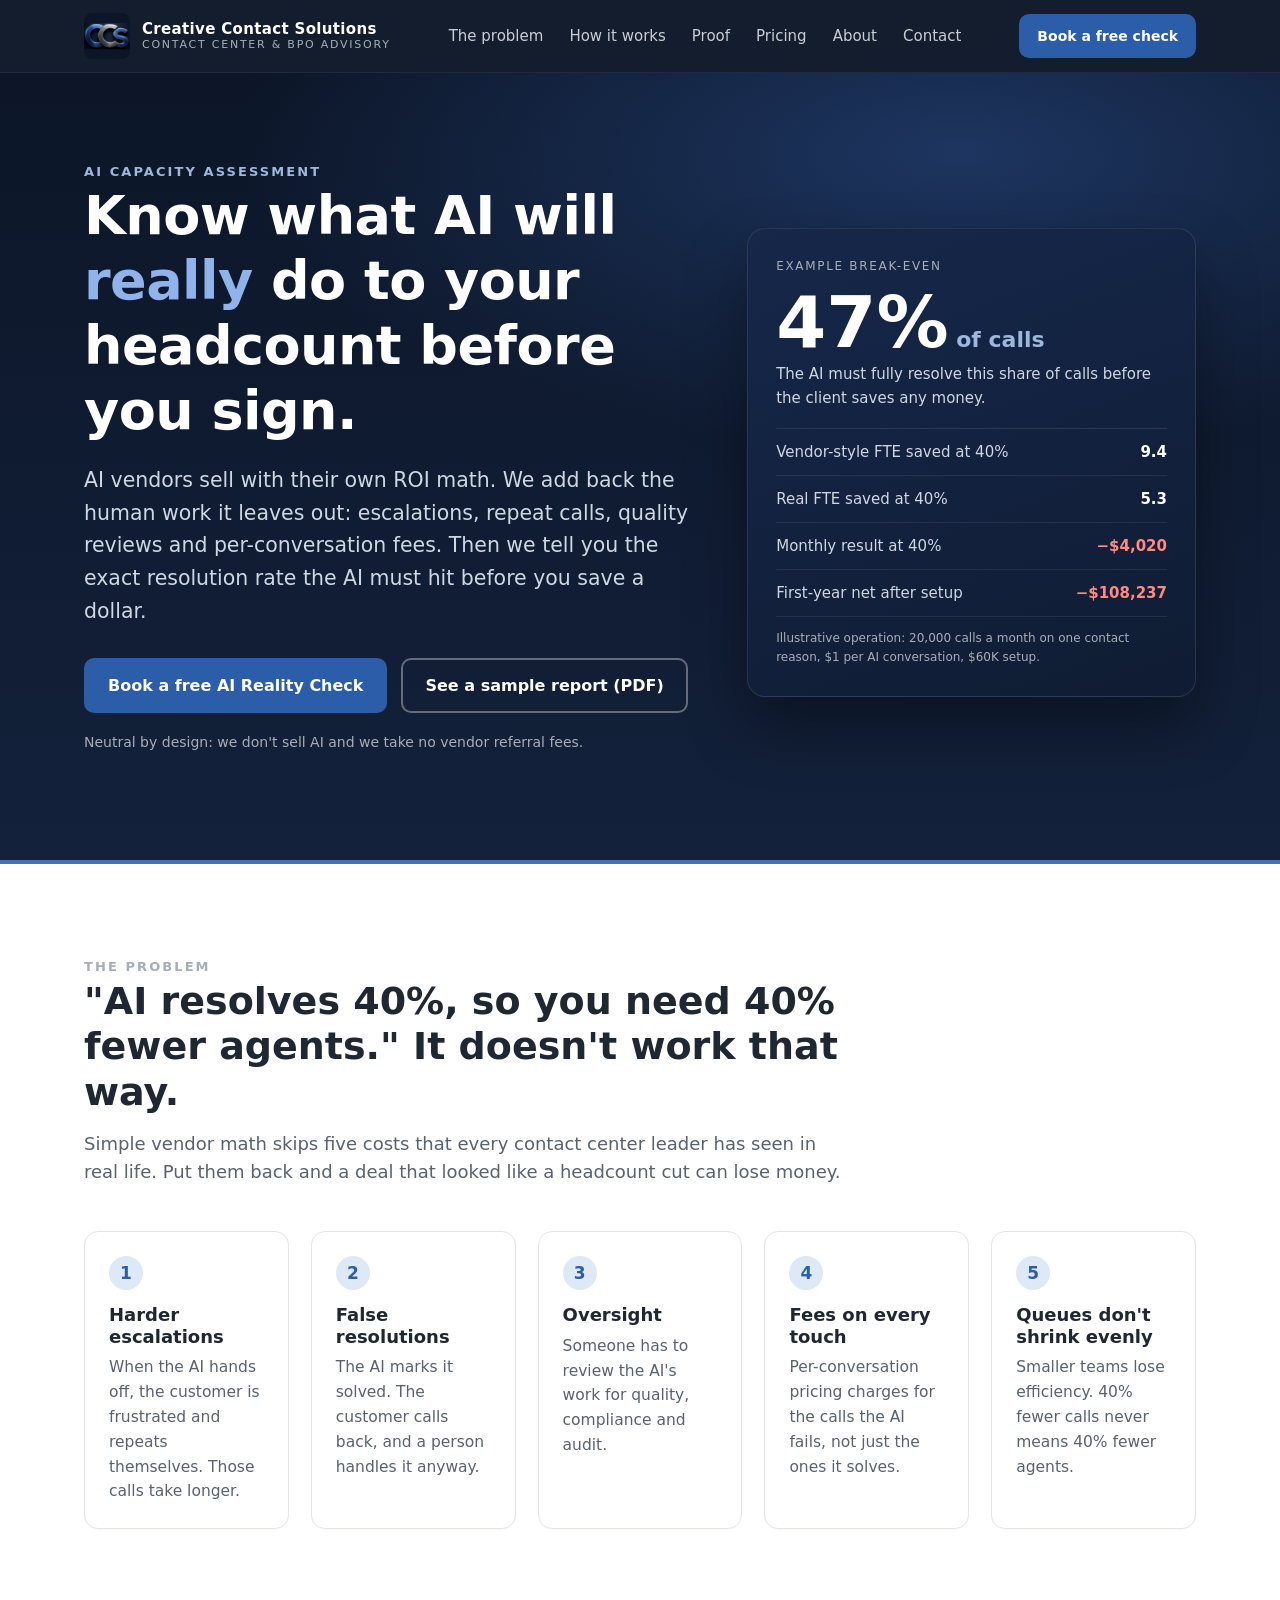
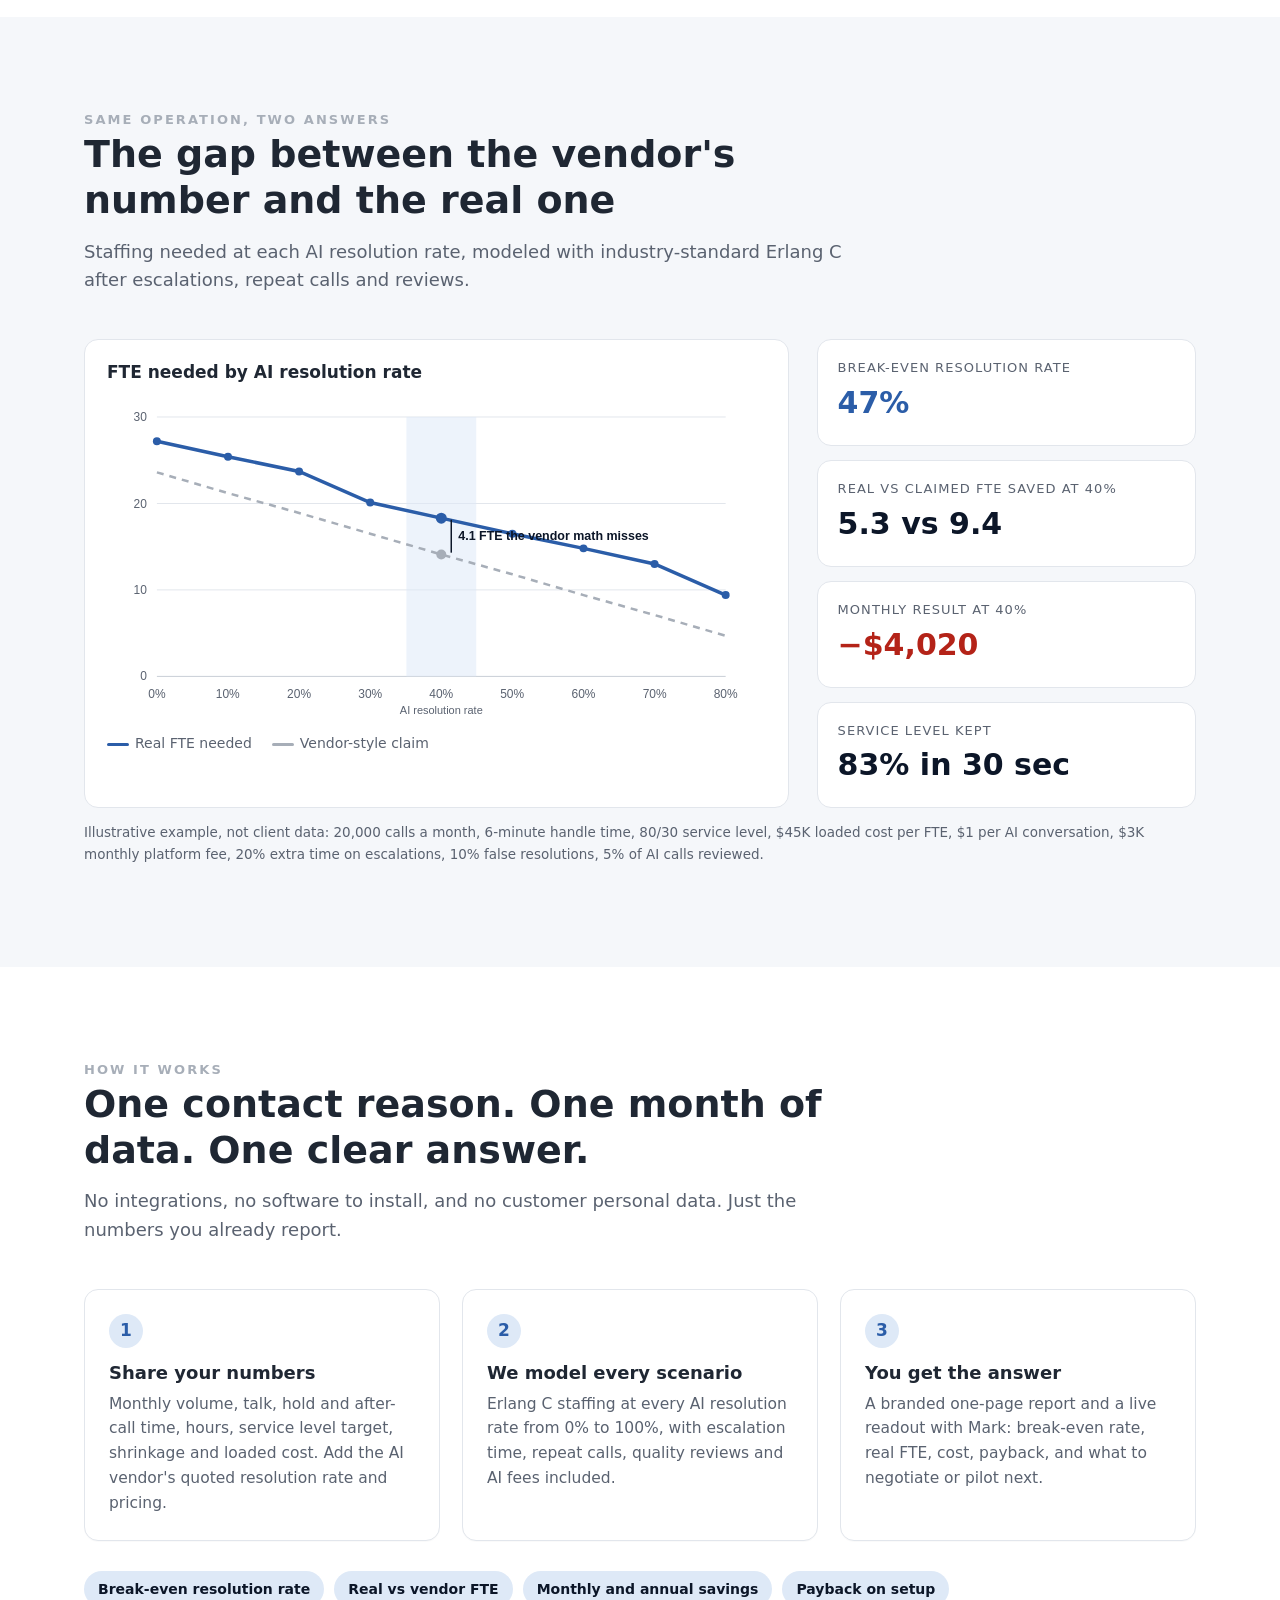
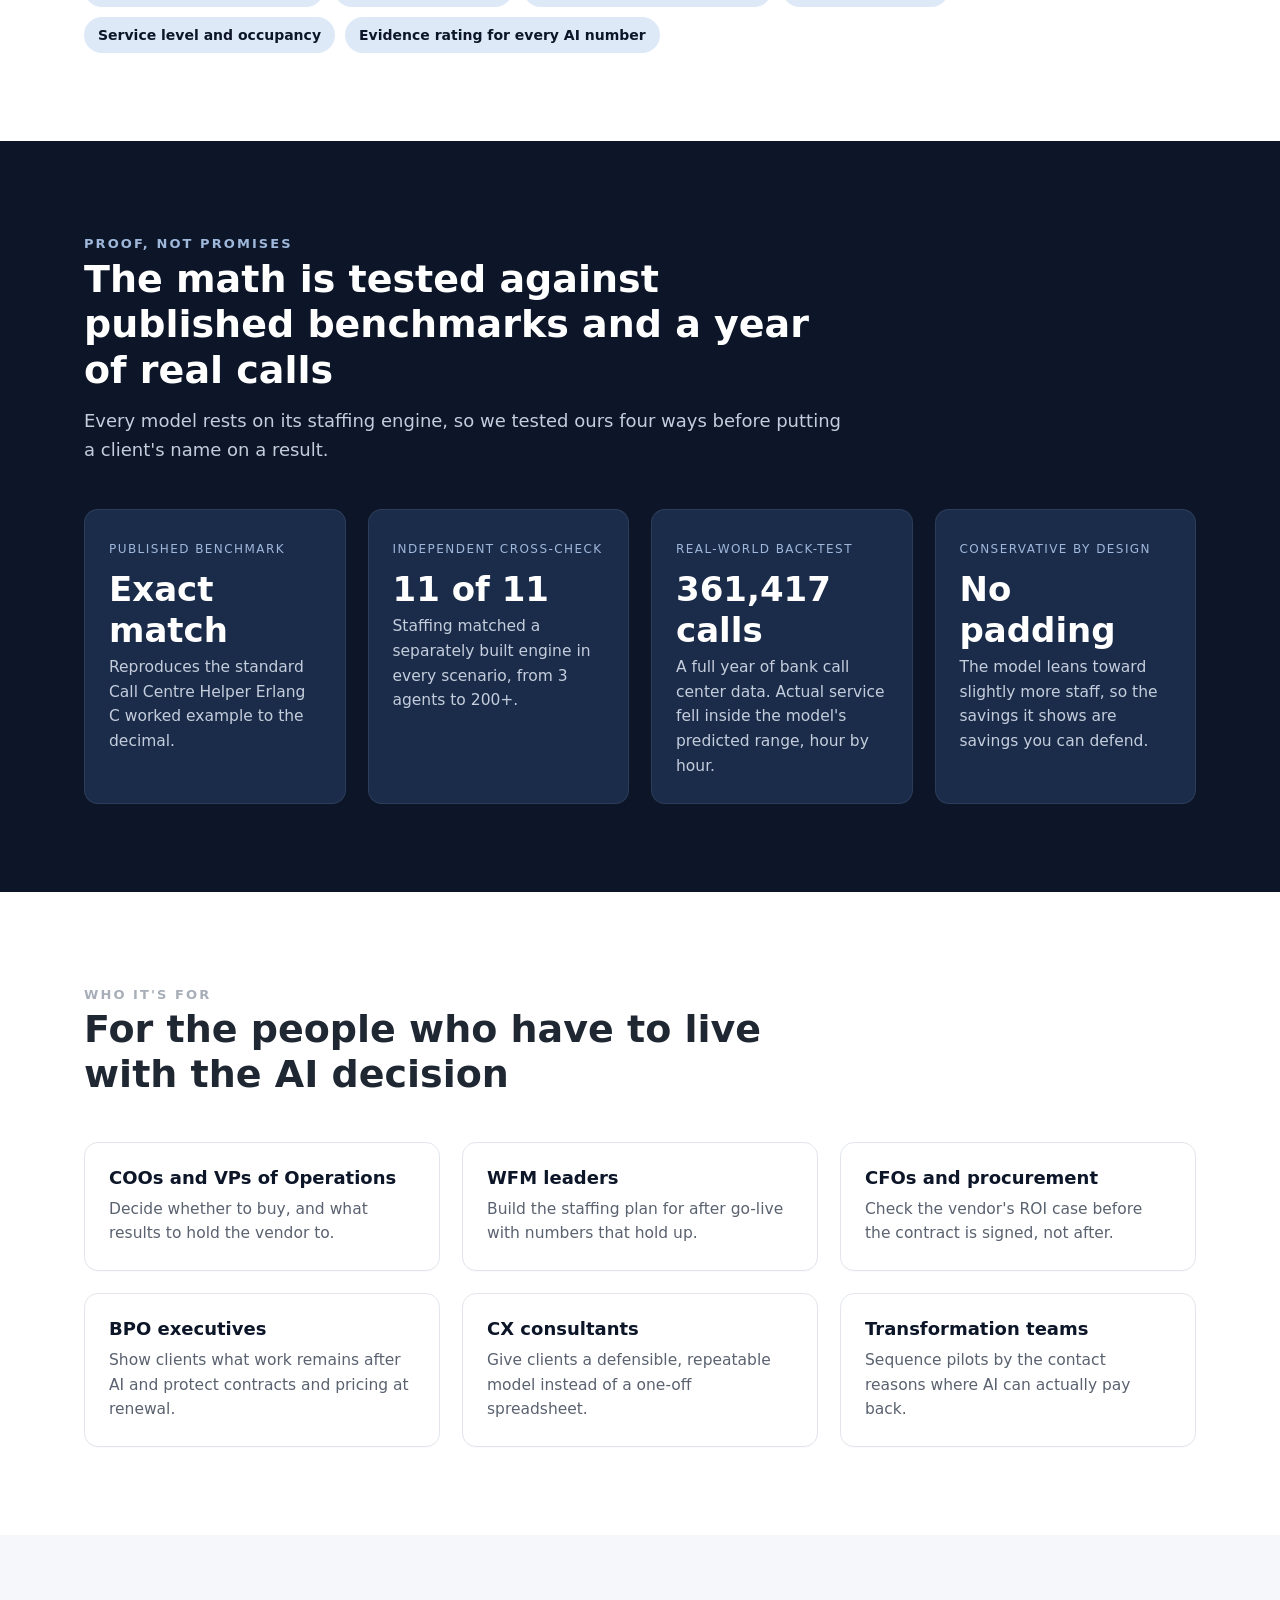
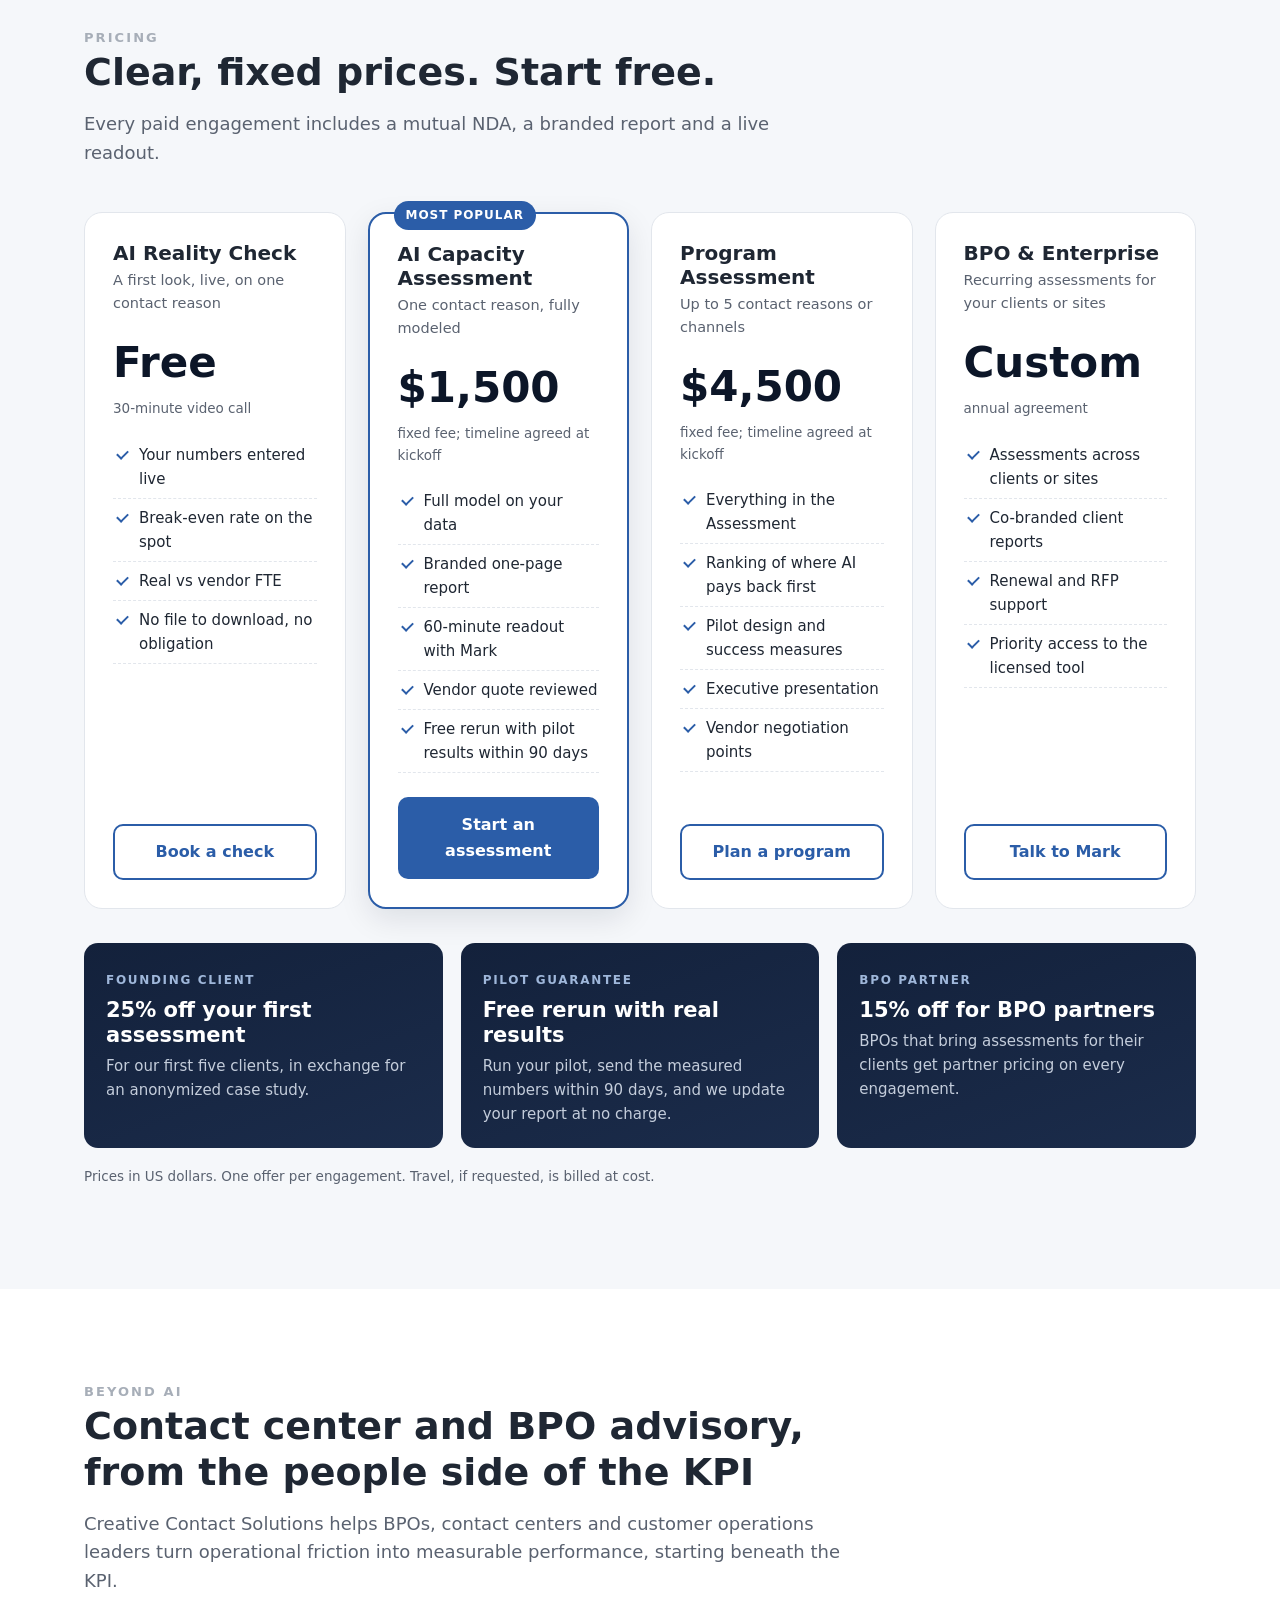
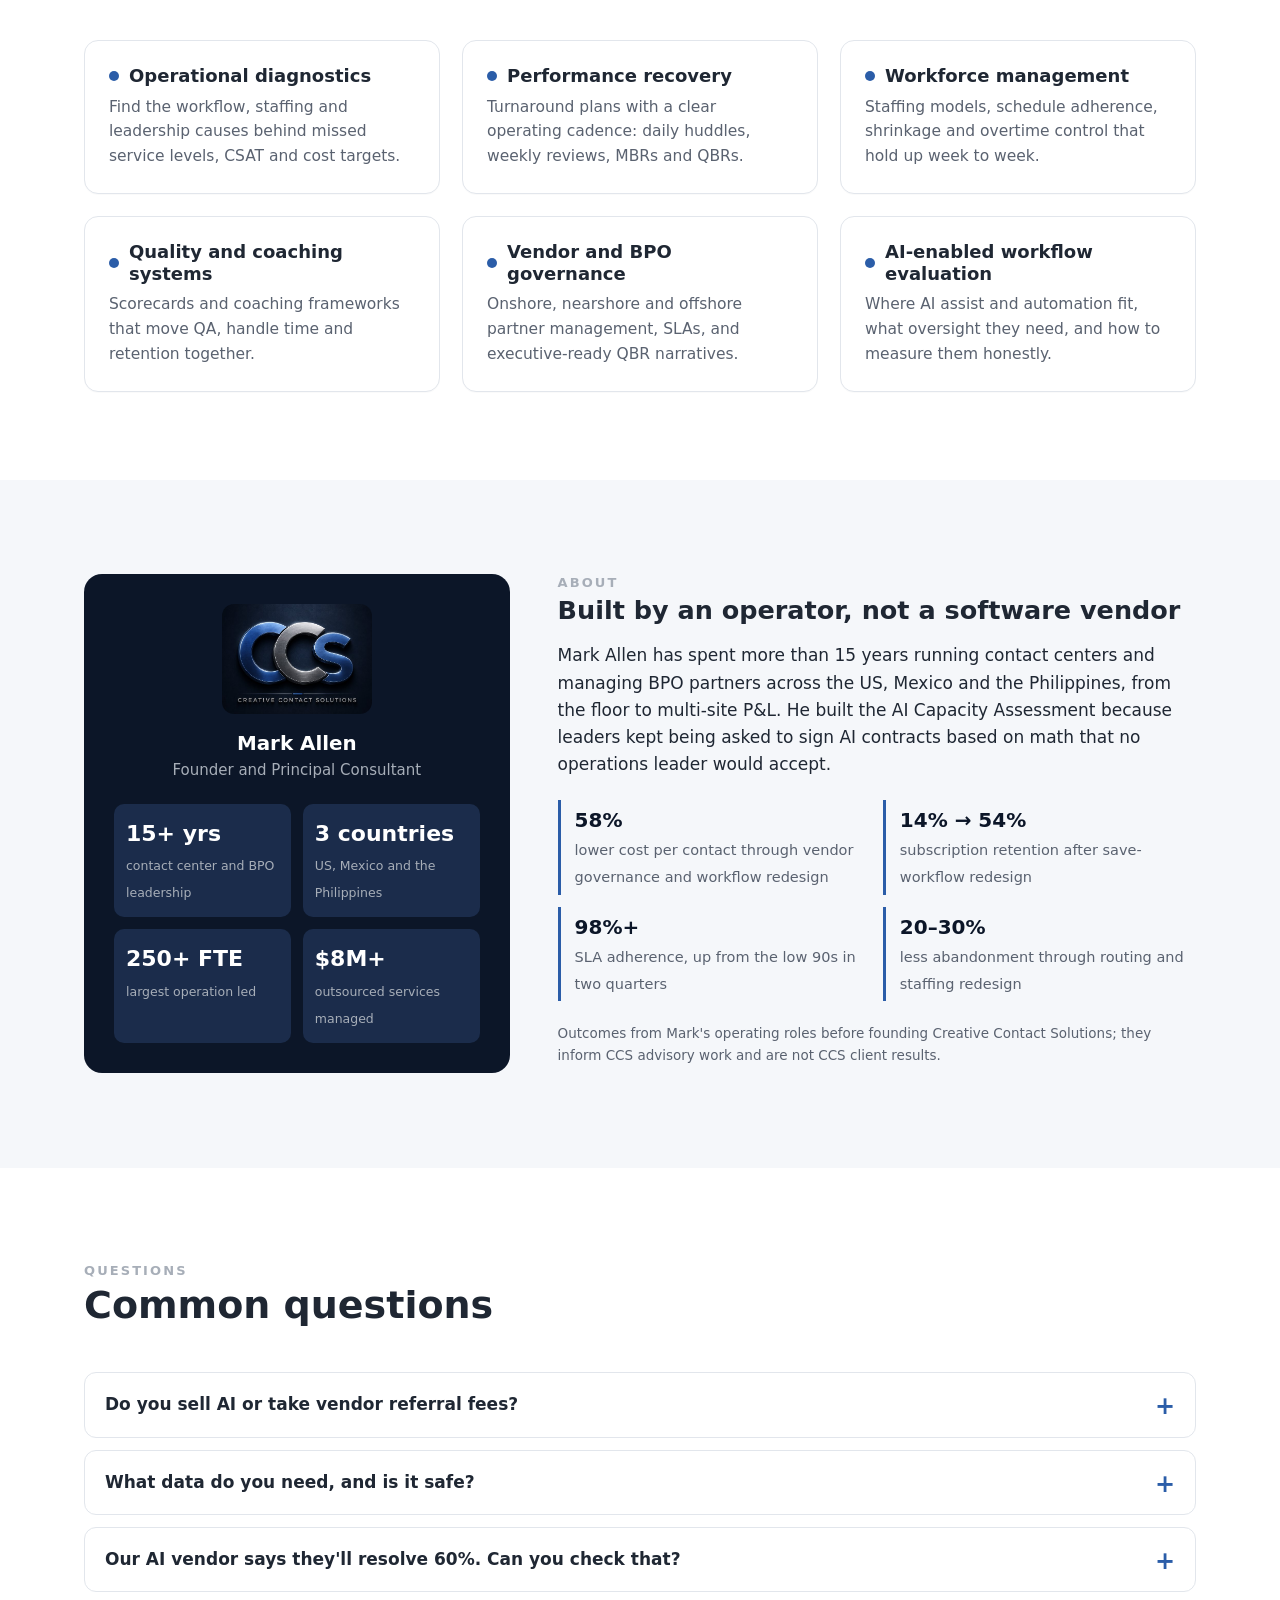
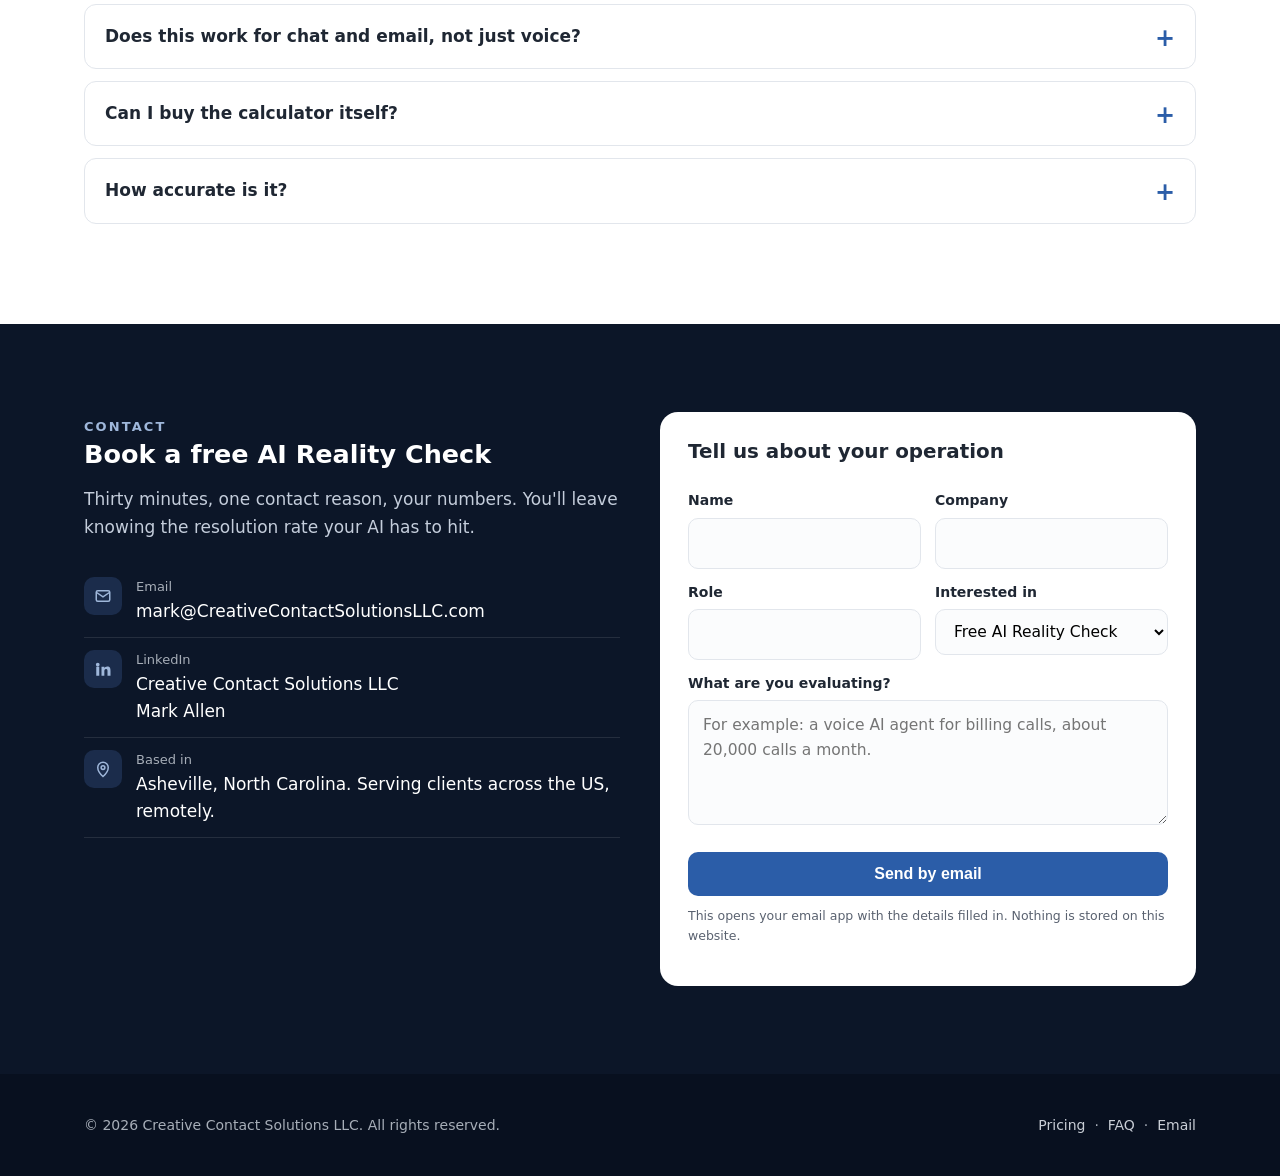
==== index.html @ caba3270 "Initial Site CCs Website" ====
<!doctype html>
<html lang="en">
<head>
<meta charset="utf-8">
<meta name="viewport" content="width=device-width, initial-scale=1">
<title>AI Capacity Assessment | Creative Contact Solutions</title>
<meta name="description" content="Know what AI will really do to your contact center headcount before you sign. Creative Contact Solutions models escalations, repeat calls, oversight and AI fees to find your break-even resolution rate.">
<link rel="canonical" href="https://creativecontactsolutionsllc.com/">
<meta property="og:type" content="website">
<meta property="og:title" content="AI Capacity Assessment | Creative Contact Solutions">
<meta property="og:description" content="The neutral, operator-built model that shows how good your AI must be before it saves a dollar.">
<meta property="og:url" content="https://creativecontactsolutionsllc.com/">
<meta property="og:image" content="https://creativecontactsolutionsllc.com/assets/img/ccs-logo.jpg">
<meta name="theme-color" content="#0c1628">
<link rel="icon" type="image/png" href="assets/img/favicon.png">
<link rel="apple-touch-icon" href="assets/img/apple-touch-icon.png">
<link rel="stylesheet" href="assets/css/site.css">
<script type="application/ld+json">
{"@context":"https://schema.org","@type":"ProfessionalService","name":"Creative Contact Solutions LLC","url":"https://creativecontactsolutionsllc.com/","logo":"https://creativecontactsolutionsllc.com/assets/img/ccs-logo.jpg","email":"mark@CreativeContactSolutionsLLC.com","areaServed":"US","address":{"@type":"PostalAddress","addressLocality":"Asheville","addressRegion":"NC","addressCountry":"US"},"founder":{"@type":"Person","name":"Mark Allen"},"sameAs":["https://www.linkedin.com/company/creative-contact-solutions-llc/"]}
</script>
</head>
<body>
<a class="skip" href="#main">Skip to content</a>

<header class="site-header">
  <div class="wrap nav">
    <a class="brand" href="#top" aria-label="Creative Contact Solutions home">
      <img src="assets/img/ccs-mark.png" alt="CCS logo" width="46" height="46">
      <span>Creative Contact Solutions<small>Contact center &amp; BPO advisory</small></span>
    </a>
    <button class="menu-btn" aria-expanded="false" aria-controls="menu">Menu</button>
    <ul id="menu">
      <li><a href="#problem">The problem</a></li>
      <li><a href="#how">How it works</a></li>
      <li><a href="#proof">Proof</a></li>
      <li><a href="#pricing">Pricing</a></li>
      <li><a href="#about">About</a></li>
      <li><a href="#contact">Contact</a></li>
    </ul>
    <a class="btn btn-primary btn-sm" href="#contact">Book a free check</a>
  </div>
</header>

<main id="main">
<!-- HERO -->
<section class="hero" id="top">
  <div class="wrap hero-grid">
    <div>
      <span class="eyebrow">AI Capacity Assessment</span>
      <h1>Know what AI will <em>really</em> do to your headcount before you sign.</h1>
      <p class="lead">AI vendors sell with their own ROI math. We add back the human work it leaves out: escalations, repeat calls, quality reviews and per-conversation fees. Then we tell you the exact resolution rate the AI must hit before you save a dollar.</p>
      <div class="actions">
        <a class="btn btn-primary" href="#contact">Book a free AI Reality Check</a>
        <a class="btn btn-ghost" href="assets/downloads/CCS-AI-Capacity-Assessment-Sample-Report.pdf" target="_blank" rel="noopener">See a sample report (PDF)</a>
      </div>
      <p class="hero-note">Neutral by design: we don't sell AI and we take no vendor referral fees.</p>
    </div>
    <aside class="be-card" aria-label="Example result">
      <div class="label">Example break-even</div>
      <div class="big">47%<small> of calls</small></div>
      <p>The AI must fully resolve this share of calls before the client saves any money.</p>
      <div class="be-rows">
        <div class="be-row"><span>Vendor-style FTE saved at 40%</span><b>9.4</b></div>
        <div class="be-row"><span>Real FTE saved at 40%</span><b>5.3</b></div>
        <div class="be-row"><span>Monthly result at 40%</span><b class="neg">&minus;$4,020</b></div>
        <div class="be-row"><span>First-year net after setup</span><b class="neg">&minus;$108,237</b></div>
      </div>
      <div class="be-foot">Illustrative operation: 20,000 calls a month on one contact reason, $1 per AI conversation, $60K setup.</div>
    </aside>
  </div>
</section>

<!-- PROBLEM -->
<section id="problem">
  <div class="wrap">
    <div class="section-head">
      <span class="eyebrow">The problem</span>
      <h2>"AI resolves 40%, so you need 40% fewer agents." It doesn't work that way.</h2>
      <p>Simple vendor math skips five costs that every contact center leader has seen in real life. Put them back and a deal that looked like a headcount cut can lose money.</p>
    </div>
    <div class="grid g5">
      <div class="card"><div class="num">1</div><h3>Harder escalations</h3><p>When the AI hands off, the customer is frustrated and repeats themselves. Those calls take longer.</p></div>
      <div class="card"><div class="num">2</div><h3>False resolutions</h3><p>The AI marks it solved. The customer calls back, and a person handles it anyway.</p></div>
      <div class="card"><div class="num">3</div><h3>Oversight</h3><p>Someone has to review the AI's work for quality, compliance and audit.</p></div>
      <div class="card"><div class="num">4</div><h3>Fees on every touch</h3><p>Per-conversation pricing charges for the calls the AI fails, not just the ones it solves.</p></div>
      <div class="card"><div class="num">5</div><h3>Queues don't shrink evenly</h3><p>Smaller teams lose efficiency. 40% fewer calls never means 40% fewer agents.</p></div>
    </div>
  </div>
</section>

<!-- EXAMPLE -->
<section class="alt" id="example">
  <div class="wrap">
    <div class="section-head">
      <span class="eyebrow">Same operation, two answers</span>
      <h2>The gap between the vendor's number and the real one</h2>
      <p>Staffing needed at each AI resolution rate, modeled with industry-standard Erlang C after escalations, repeat calls and reviews.</p>
    </div>
    <div class="example">
      <div class="chart-card">
        <h3>FTE needed by AI resolution rate</h3>
        <svg viewBox="0 0 660 320" role="img" aria-label="Line chart: real FTE needed stays well above the vendor-style claim at every AI resolution rate" style="width:100%;height:auto">
          <g font-family="Segoe UI, Arial, sans-serif" font-size="12" fill="#5a6270">
            <line x1="50" y1="280" x2="620" y2="280" stroke="#c9ced6"/>
            <line x1="50" y1="193.3" x2="620" y2="193.3" stroke="#e2e6ec"/>
            <line x1="50" y1="106.7" x2="620" y2="106.7" stroke="#e2e6ec"/>
            <line x1="50" y1="20" x2="620" y2="20" stroke="#e2e6ec"/>
            <text x="40" y="284" text-anchor="end">0</text><text x="40" y="197" text-anchor="end">10</text><text x="40" y="111" text-anchor="end">20</text><text x="40" y="24" text-anchor="end">30</text>
            <text x="50" y="302" text-anchor="middle">0%</text><text x="121" y="302" text-anchor="middle">10%</text><text x="192.5" y="302" text-anchor="middle">20%</text><text x="263.8" y="302" text-anchor="middle">30%</text><text x="335" y="302" text-anchor="middle">40%</text><text x="406" y="302" text-anchor="middle">50%</text><text x="477.5" y="302" text-anchor="middle">60%</text><text x="548.8" y="302" text-anchor="middle">70%</text><text x="620" y="302" text-anchor="middle">80%</text>
            <text x="335" y="318" text-anchor="middle" font-size="11">AI resolution rate</text>
          </g>
          <rect x="300" y="20" width="70" height="260" fill="#dee9f7" opacity=".55"/>
          <polyline fill="none" stroke="#a7aeb8" stroke-width="2.5" stroke-dasharray="7 6" points="50,75.5 121.25,96.3 192.5,116.2 263.75,137 335,157.8 406.25,177.7 477.5,198.5 548.75,218.5 620,239.3"/>
          <polyline fill="none" stroke="#2b5da8" stroke-width="3.5" points="50,44.3 121.25,59.9 192.5,74.6 263.75,105.8 335,121.4 406.25,137 477.5,151.7 548.75,167.3 620,198.5"/>
          <g fill="#2b5da8"><circle cx="50" cy="44.3" r="4"/><circle cx="121.25" cy="59.9" r="4"/><circle cx="192.5" cy="74.6" r="4"/><circle cx="263.75" cy="105.8" r="4"/><circle cx="335" cy="121.4" r="5.5"/><circle cx="406.25" cy="137" r="4"/><circle cx="477.5" cy="151.7" r="4"/><circle cx="548.75" cy="167.3" r="4"/><circle cx="620" cy="198.5" r="4"/></g>
          <g fill="#a7aeb8"><circle cx="335" cy="157.8" r="5"/></g>
          <line x1="345" y1="123" x2="345" y2="156" stroke="#0c1628" stroke-width="1.5"/>
          <text x="352" y="143" font-family="Segoe UI, Arial, sans-serif" font-size="12.5" font-weight="700" fill="#0c1628">4.1 FTE the vendor math misses</text>
        </svg>
        <div class="legend"><span><i style="background:#2b5da8"></i>Real FTE needed</span><span><i style="background:#a7aeb8"></i>Vendor-style claim</span></div>
      </div>
      <div class="stat-stack">
        <div class="stat"><div class="k">Break-even resolution rate</div><div class="v blue">47%</div></div>
        <div class="stat"><div class="k">Real vs claimed FTE saved at 40%</div><div class="v">5.3 vs 9.4</div></div>
        <div class="stat"><div class="k">Monthly result at 40%</div><div class="v neg">&minus;$4,020</div></div>
        <div class="stat"><div class="k">Service level kept</div><div class="v">83% in 30 sec</div></div>
      </div>
    </div>
    <p class="fine">Illustrative example, not client data: 20,000 calls a month, 6-minute handle time, 80/30 service level, $45K loaded cost per FTE, $1 per AI conversation, $3K monthly platform fee, 20% extra time on escalations, 10% false resolutions, 5% of AI calls reviewed.</p>
  </div>
</section>

<!-- HOW -->
<section id="how">
  <div class="wrap">
    <div class="section-head">
      <span class="eyebrow">How it works</span>
      <h2>One contact reason. One month of data. One clear answer.</h2>
      <p>No integrations, no software to install, and no customer personal data. Just the numbers you already report.</p>
    </div>
    <div class="grid g3 steps">
      <div class="card"><div class="num">1</div><h3>Share your numbers</h3><p>Monthly volume, talk, hold and after-call time, hours, service level target, shrinkage and loaded cost. Add the AI vendor's quoted resolution rate and pricing.</p></div>
      <div class="card"><div class="num">2</div><h3>We model every scenario</h3><p>Erlang C staffing at every AI resolution rate from 0% to 100%, with escalation time, repeat calls, quality reviews and AI fees included.</p></div>
      <div class="card"><div class="num">3</div><h3>You get the answer</h3><p>A branded one-page report and a live readout with Mark: break-even rate, real FTE, cost, payback, and what to negotiate or pilot next.</p></div>
    </div>
    <div class="deliver">
      <span class="chip">Break-even resolution rate</span><span class="chip">Real vs vendor FTE</span><span class="chip">Monthly and annual savings</span><span class="chip">Payback on setup</span><span class="chip">Service level and occupancy</span><span class="chip">Evidence rating for every AI number</span>
    </div>
  </div>
</section>

<!-- PROOF -->
<section class="dark proof" id="proof">
  <div class="wrap">
    <div class="section-head">
      <span class="eyebrow" style="color:#9fb7da">Proof, not promises</span>
      <h2>The math is tested against published benchmarks and a year of real calls</h2>
      <p>Every model rests on its staffing engine, so we tested ours four ways before putting a client's name on a result.</p>
    </div>
    <div class="grid g4">
      <div class="card"><span class="tag">Published benchmark</span><h3>Exact match</h3><p>Reproduces the standard Call Centre Helper Erlang C worked example to the decimal.</p></div>
      <div class="card"><span class="tag">Independent cross-check</span><h3>11 of 11</h3><p>Staffing matched a separately built engine in every scenario, from 3 agents to 200+.</p></div>
      <div class="card"><span class="tag">Real-world back-test</span><h3>361,417 calls</h3><p>A full year of bank call center data. Actual service fell inside the model's predicted range, hour by hour.</p></div>
      <div class="card"><span class="tag">Conservative by design</span><h3>No padding</h3><p>The model leans toward slightly more staff, so the savings it shows are savings you can defend.</p></div>
    </div>
  </div>
</section>

<!-- WHO -->
<section class="who" id="who">
  <div class="wrap">
    <div class="section-head">
      <span class="eyebrow">Who it's for</span>
      <h2>For the people who have to live with the AI decision</h2>
    </div>
    <div class="grid g3">
      <div class="card"><h3>COOs and VPs of Operations</h3><p>Decide whether to buy, and what results to hold the vendor to.</p></div>
      <div class="card"><h3>WFM leaders</h3><p>Build the staffing plan for after go-live with numbers that hold up.</p></div>
      <div class="card"><h3>CFOs and procurement</h3><p>Check the vendor's ROI case before the contract is signed, not after.</p></div>
      <div class="card"><h3>BPO executives</h3><p>Show clients what work remains after AI and protect contracts and pricing at renewal.</p></div>
      <div class="card"><h3>CX consultants</h3><p>Give clients a defensible, repeatable model instead of a one-off spreadsheet.</p></div>
      <div class="card"><h3>Transformation teams</h3><p>Sequence pilots by the contact reasons where AI can actually pay back.</p></div>
    </div>
  </div>
</section>

<!-- PRICING (DRAFT: confirm all prices and offers with Mark before publishing) -->
<section class="alt" id="pricing">
  <div class="wrap">
    <div class="section-head">
      <span class="eyebrow">Pricing</span>
      <h2>Clear, fixed prices. Start free.</h2>
      <p>Every paid engagement includes a mutual NDA, a branded report and a live readout.</p>
    </div>
    <div class="grid g4 pricing">
      <div class="price">
        <h3>AI Reality Check</h3>
        <div class="for">A first look, live, on one contact reason</div>
        <div class="amount">Free</div>
        <div class="amount-note">30-minute video call</div>
        <ul><li>Your numbers entered live</li><li>Break-even rate on the spot</li><li>Real vs vendor FTE</li><li>No file to download, no obligation</li></ul>
        <a class="btn btn-outline" href="#contact">Book a check</a>
      </div>
      <div class="price featured">
        <span class="badge">Most popular</span>
        <h3>AI Capacity Assessment</h3>
        <div class="for">One contact reason, fully modeled</div>
        <div class="amount">$1,500</div>
        <div class="amount-note">fixed fee; timeline agreed at kickoff</div>
        <ul><li>Full model on your data</li><li>Branded one-page report</li><li>60-minute readout with Mark</li><li>Vendor quote reviewed</li><li>Free rerun with pilot results within 90 days</li></ul>
        <a class="btn btn-primary" href="#contact">Start an assessment</a>
      </div>
      <div class="price">
        <h3>Program Assessment</h3>
        <div class="for">Up to 5 contact reasons or channels</div>
        <div class="amount">$4,500</div>
        <div class="amount-note">fixed fee; timeline agreed at kickoff</div>
        <ul><li>Everything in the Assessment</li><li>Ranking of where AI pays back first</li><li>Pilot design and success measures</li><li>Executive presentation</li><li>Vendor negotiation points</li></ul>
        <a class="btn btn-outline" href="#contact">Plan a program</a>
      </div>
      <div class="price">
        <h3>BPO &amp; Enterprise</h3>
        <div class="for">Recurring assessments for your clients or sites</div>
        <div class="amount">Custom</div>
        <div class="amount-note">annual agreement</div>
        <ul><li>Assessments across clients or sites</li><li>Co-branded client reports</li><li>Renewal and RFP support</li><li>Priority access to the licensed tool</li></ul>
        <a class="btn btn-outline" href="#contact">Talk to Mark</a>
      </div>
    </div>

    <div class="offers">
      <div class="offer"><span class="tag">Founding client</span><h3>25% off your first assessment</h3><p>For our first five clients, in exchange for an anonymized case study.</p></div>
      <div class="offer"><span class="tag">Pilot guarantee</span><h3>Free rerun with real results</h3><p>Run your pilot, send the measured numbers within 90 days, and we update your report at no charge.</p></div>
      <div class="offer"><span class="tag">BPO partner</span><h3>15% off for BPO partners</h3><p>BPOs that bring assessments for their clients get partner pricing on every engagement.</p></div>
    </div>
    <p class="price-fine">Prices in US dollars. One offer per engagement. Travel, if requested, is billed at cost.</p>
  </div>
</section>

<!-- SERVICES -->
<section id="services" class="svc">
  <div class="wrap">
    <div class="section-head">
      <span class="eyebrow">Beyond AI</span>
      <h2>Contact center and BPO advisory, from the people side of the KPI</h2>
      <p>Creative Contact Solutions helps BPOs, contact centers and customer operations leaders turn operational friction into measurable performance, starting beneath the KPI.</p>
    </div>
    <div class="grid g3">
      <div class="card"><h3><span class="dot"></span>Operational diagnostics</h3><p>Find the workflow, staffing and leadership causes behind missed service levels, CSAT and cost targets.</p></div>
      <div class="card"><h3><span class="dot"></span>Performance recovery</h3><p>Turnaround plans with a clear operating cadence: daily huddles, weekly reviews, MBRs and QBRs.</p></div>
      <div class="card"><h3><span class="dot"></span>Workforce management</h3><p>Staffing models, schedule adherence, shrinkage and overtime control that hold up week to week.</p></div>
      <div class="card"><h3><span class="dot"></span>Quality and coaching systems</h3><p>Scorecards and coaching frameworks that move QA, handle time and retention together.</p></div>
      <div class="card"><h3><span class="dot"></span>Vendor and BPO governance</h3><p>Onshore, nearshore and offshore partner management, SLAs, and executive-ready QBR narratives.</p></div>
      <div class="card"><h3><span class="dot"></span>AI-enabled workflow evaluation</h3><p>Where AI assist and automation fit, what oversight they need, and how to measure them honestly.</p></div>
    </div>
  </div>
</section>

<!-- ABOUT -->
<section class="alt" id="about">
  <div class="wrap about">
    <div class="about-card">
      <img src="assets/img/ccs-logo.jpg" alt="Creative Contact Solutions logo" width="150">
      <h3>Mark Allen</h3>
      <p>Founder and Principal Consultant</p>
      <div class="facts">
        <div><b>15+ yrs</b><span>contact center and BPO leadership</span></div>
        <div><b>3 countries</b><span>US, Mexico and the Philippines</span></div>
        <div><b>250+ FTE</b><span>largest operation led</span></div>
        <div><b>$8M+</b><span>outsourced services managed</span></div>
      </div>
    </div>
    <div>
      <span class="eyebrow">About</span>
      <h2>Built by an operator, not a software vendor</h2>
      <p>Mark Allen has spent more than 15 years running contact centers and managing BPO partners across the US, Mexico and the Philippines, from the floor to multi-site P&amp;L. He built the AI Capacity Assessment because leaders kept being asked to sign AI contracts based on math that no operations leader would accept.</p>
      <div class="outcomes">
        <div class="outcome"><b>58%</b><span>lower cost per contact through vendor governance and workflow redesign</span></div>
        <div class="outcome"><b>14% &rarr; 54%</b><span>subscription retention after save-workflow redesign</span></div>
        <div class="outcome"><b>98%+</b><span>SLA adherence, up from the low 90s in two quarters</span></div>
        <div class="outcome"><b>20&ndash;30%</b><span>less abandonment through routing and staffing redesign</span></div>
      </div>
      <p class="fine">Outcomes from Mark's operating roles before founding Creative Contact Solutions; they inform CCS advisory work and are not CCS client results.</p>
    </div>
  </div>
</section>

<!-- FAQ -->
<section class="faq" id="faq">
  <div class="wrap">
    <div class="section-head"><span class="eyebrow">Questions</span><h2>Common questions</h2></div>
    <details><summary>Do you sell AI or take vendor referral fees?</summary><p>No. The assessment is only useful if it's neutral, so we don't resell AI products and we don't accept referral fees from vendors.</p></details>
    <details><summary>What data do you need, and is it safe?</summary><p>Only operating totals you already report: volumes, handle times, hours, service targets, shrinkage and cost per FTE, plus the vendor's quote. No customer personal data. Every paid engagement starts with a mutual NDA.</p></details>
    <details><summary>Our AI vendor says they'll resolve 60%. Can you check that?</summary><p>Yes. We show what 60% would really mean for staffing and cost, what it takes to break even, and which assumptions the vendor's number depends on, so you know what to put in the contract and test in a pilot.</p></details>
    <details><summary>Does this work for chat and email, not just voice?</summary><p>The current model covers voice queues in depth. Chat and email are modeled on request as part of a Program Assessment.</p></details>
    <details><summary>Can I buy the calculator itself?</summary><p>A licensed version for internal teams and BPOs is planned. Ask about early access when you contact us.</p></details>
    <details><summary>How accurate is it?</summary><p>The staffing engine matches published benchmarks exactly and was back-tested on 361,417 real calls. AI results are only as good as the AI assumptions, which is why every number is tagged as an estimate, vendor claim, pilot result or measurement, and why we offer a free rerun with pilot results.</p></details>
  </div>
</section>

<!-- CONTACT -->
<section class="dark" id="contact">
  <div class="wrap contact">
    <div>
      <span class="eyebrow" style="color:#9fb7da">Contact</span>
      <h2>Book a free AI Reality Check</h2>
      <p style="color:#c4cddb">Thirty minutes, one contact reason, your numbers. You'll leave knowing the resolution rate your AI has to hit.</p>
      <ul class="contact-list">
        <li><span class="ic" aria-hidden="true"><svg width="18" height="18" viewBox="0 0 24 24" fill="none" stroke="#9fb7da" stroke-width="2"><rect x="3" y="5" width="18" height="14" rx="2"/><path d="m3 7 9 6 9-6"/></svg></span><div><small>Email</small><a href="mailto:mark@CreativeContactSolutionsLLC.com">mark@CreativeContactSolutionsLLC.com</a></div></li>
        <li><span class="ic" aria-hidden="true"><svg width="18" height="18" viewBox="0 0 24 24" fill="#9fb7da"><path d="M4.98 3.5a2.5 2.5 0 1 1 0 5 2.5 2.5 0 0 1 0-5zM3 9h4v12H3zM10 9h3.8v1.7h.05c.53-1 1.83-2.05 3.77-2.05C21.6 8.65 22 11.2 22 14.5V21h-4v-5.8c0-1.4 0-3.2-1.95-3.2S13.8 13.5 13.8 15.1V21H10z"/></svg></span><div><small>LinkedIn</small><a href="https://www.linkedin.com/company/creative-contact-solutions-llc/" target="_blank" rel="noopener">Creative Contact Solutions LLC</a><br><a href="https://www.linkedin.com/in/mark-allen-549b4161" target="_blank" rel="noopener">Mark Allen</a></div></li>
        <li><span class="ic" aria-hidden="true"><svg width="18" height="18" viewBox="0 0 24 24" fill="none" stroke="#9fb7da" stroke-width="2"><path d="M12 22s7-6.2 7-12a7 7 0 1 0-14 0c0 5.8 7 12 7 12z"/><circle cx="12" cy="10" r="2.5"/></svg></span><div><small>Based in</small>Asheville, North Carolina. Serving clients across the US, remotely.</div></li>
      </ul>
    </div>
    <form class="cform" id="cform" novalidate>
      <h3 style="margin-top:0">Tell us about your operation</h3>
      <div class="row">
        <div><label for="f-name">Name</label><input id="f-name" name="name" autocomplete="name" required></div>
        <div><label for="f-company">Company</label><input id="f-company" name="company" autocomplete="organization"></div>
      </div>
      <div class="row">
        <div><label for="f-role">Role</label><input id="f-role" name="role" autocomplete="organization-title"></div>
        <div><label for="f-interest">Interested in</label>
          <select id="f-interest" name="interest"><option>Free AI Reality Check</option><option>AI Capacity Assessment</option><option>Program Assessment</option><option>BPO &amp; Enterprise</option><option>Contact center advisory</option></select></div>
      </div>
      <label for="f-msg">What are you evaluating?</label>
      <textarea id="f-msg" name="message" rows="4" placeholder="For example: a voice AI agent for billing calls, about 20,000 calls a month."></textarea>
      <button class="btn btn-primary" type="submit">Send by email</button>
      <p class="note">This opens your email app with the details filled in. Nothing is stored on this website.</p>
    </form>
  </div>
</section>
</main>

<footer class="site-footer">
  <div class="wrap foot">
    <div>&copy; <span id="yr">2026</span> Creative Contact Solutions LLC. All rights reserved.</div>
    <div><a href="#pricing">Pricing</a> &nbsp;&middot;&nbsp; <a href="#faq">FAQ</a> &nbsp;&middot;&nbsp; <a href="mailto:mark@CreativeContactSolutionsLLC.com">Email</a></div>
  </div>
</footer>

<script src="assets/js/site.js"></script>
</body>
</html>
---- assets/css/site.css ----
/* Creative Contact Solutions — site styles */
:root{
  --navy:#0c1628; --navy-2:#13213b; --navy-3:#1b2c4b;
  --blue:#2b5da8; --blue-2:#4374b2; --blue-soft:#dee9f7;
  --silver:#a7aeb8; --silver-2:#c9ced6;
  --ink:#1f2733; --muted:#5a6270; --line:#e2e6ec; --bg:#f5f7fa; --white:#fff;
  --red:#b42318; --green:#16703a;
  --radius:14px; --shadow:0 10px 30px rgba(12,22,40,.10);
  --max:1160px;
  --font:"Segoe UI",system-ui,-apple-system,Roboto,"Helvetica Neue",Arial,sans-serif;
}
*{box-sizing:border-box}
html{scroll-behavior:smooth}
body{margin:0;font-family:var(--font);color:var(--ink);background:var(--white);line-height:1.6;font-size:17px;-webkit-font-smoothing:antialiased}
img{max-width:100%;display:block}
a{color:var(--blue);text-decoration:none}
a:hover{text-decoration:underline}
.wrap{max-width:var(--max);margin:0 auto;padding:0 24px}
.skip{position:absolute;left:-999px}
.skip:focus{left:12px;top:12px;background:#fff;padding:8px 12px;z-index:99}

/* header */
.site-header{position:sticky;top:0;z-index:50;background:rgba(12,22,40,.97);backdrop-filter:blur(6px);border-bottom:1px solid rgba(255,255,255,.06)}
.nav{display:flex;align-items:center;justify-content:space-between;height:72px;gap:20px}
.brand{display:flex;align-items:center;gap:12px;color:#fff;font-weight:700;letter-spacing:.02em}
.brand img{width:46px;height:46px;border-radius:8px}
.brand span{font-size:15px;line-height:1.2}
.brand small{display:block;color:var(--silver);font-weight:500;font-size:11px;letter-spacing:.16em;text-transform:uppercase}
.nav ul{display:flex;gap:26px;list-style:none;margin:0;padding:0}
.nav ul a{color:var(--silver-2);font-size:15px;font-weight:500}
.nav ul a:hover{color:#fff;text-decoration:none}
.menu-btn{display:none;background:none;border:1px solid rgba(255,255,255,.25);color:#fff;border-radius:8px;padding:8px 12px;font-size:15px}

/* buttons */
.btn{display:inline-block;padding:13px 22px;border-radius:10px;font-weight:600;font-size:16px;border:2px solid transparent;transition:transform .12s,background .12s}
.btn:hover{text-decoration:none;transform:translateY(-1px)}
.btn-primary{background:var(--blue);color:#fff}
.btn-primary:hover{background:var(--blue-2)}
.btn-ghost{border-color:rgba(255,255,255,.35);color:#fff}
.btn-ghost:hover{border-color:#fff}
.btn-outline{border-color:var(--blue);color:var(--blue)}
.btn-sm{padding:9px 16px;font-size:14px}

/* hero */
.hero{background:radial-gradient(1200px 500px at 75% 10%,#1d3560 0%,transparent 60%),linear-gradient(180deg,var(--navy) 0%,var(--navy-2) 100%);color:#fff;padding:84px 0 96px;position:relative;overflow:hidden}
.hero::after{content:"";position:absolute;left:0;right:0;bottom:0;height:4px;background:var(--blue-2)}
.hero-grid{display:grid;grid-template-columns:1.15fr .85fr;gap:56px;align-items:center}
.eyebrow{display:inline-block;font-size:13px;font-weight:700;letter-spacing:.16em;text-transform:uppercase;color:var(--silver)}
.hero .eyebrow{color:#9fb7da}
h1,h2,h3{line-height:1.2;margin:0 0 14px}
h1{font-size:clamp(34px,4.6vw,54px);letter-spacing:-.01em}
h1 em{font-style:normal;color:#8fb3ea}
.lead{font-size:clamp(18px,1.6vw,21px);color:#cfd7e3;max-width:640px}
.hero .actions{display:flex;gap:14px;flex-wrap:wrap;margin-top:30px}
.hero-note{margin-top:18px;font-size:14px;color:var(--silver)}

.be-card{background:linear-gradient(160deg,#16274a,#0f1c33);border:1px solid rgba(255,255,255,.10);border-radius:18px;padding:28px;box-shadow:0 30px 60px rgba(0,0,0,.35)}
.be-card .label{font-size:12px;letter-spacing:.14em;text-transform:uppercase;color:var(--silver)}
.be-card .big{font-size:72px;font-weight:800;line-height:1;margin:10px 0 4px;color:#fff}
.be-card .big small{font-size:22px;font-weight:600;color:#9fb7da}
.be-card p{color:#cfd7e3;margin:0 0 18px;font-size:15px}
.be-rows{border-top:1px solid rgba(255,255,255,.1)}
.be-row{display:flex;justify-content:space-between;padding:11px 0;border-bottom:1px solid rgba(255,255,255,.08);font-size:15px;color:#cfd7e3}
.be-row b{color:#fff}
.be-row b.neg{color:#ff8a80}
.be-foot{font-size:12px;color:var(--silver);margin-top:12px}

/* sections */
section{padding:88px 0}
.alt{background:var(--bg)}
.dark{background:var(--navy);color:#fff}
.section-head{max-width:760px;margin-bottom:44px}
.section-head h2{font-size:clamp(28px,3vw,38px)}
.section-head p{color:var(--muted);font-size:18px;margin:0}
.dark .section-head p{color:#c4cddb}
.grid{display:grid;gap:22px}
.g2{grid-template-columns:repeat(2,1fr)}
.g3{grid-template-columns:repeat(3,1fr)}
.g4{grid-template-columns:repeat(4,1fr)}
.g5{grid-template-columns:repeat(5,1fr)}
.card{background:#fff;border:1px solid var(--line);border-radius:var(--radius);padding:24px;box-shadow:0 1px 0 rgba(12,22,40,.02)}
.card h3{font-size:18px;margin-bottom:8px}
.card p{margin:0;color:var(--muted);font-size:15.5px}
.num{display:inline-flex;align-items:center;justify-content:center;width:34px;height:34px;border-radius:50%;background:var(--blue-soft);color:var(--blue);font-weight:800;margin-bottom:14px}

/* example chart */
.example{display:grid;grid-template-columns:1.3fr .7fr;gap:28px;align-items:stretch}
.chart-card{background:#fff;border:1px solid var(--line);border-radius:var(--radius);padding:22px}
.chart-card h3{font-size:17px}
.legend{display:flex;gap:20px;font-size:14px;color:var(--muted);margin-top:8px}
.legend i{display:inline-block;width:22px;height:3px;vertical-align:middle;margin-right:6px;border-radius:2px}
.stat-stack{display:grid;gap:14px}
.stat{background:#fff;border:1px solid var(--line);border-radius:var(--radius);padding:18px 20px}
.stat .k{font-size:13px;color:var(--muted);text-transform:uppercase;letter-spacing:.08em}
.stat .v{font-size:30px;font-weight:800;color:var(--navy)}
.stat .v.neg{color:var(--red)}
.stat .v.blue{color:var(--blue)}
.fine{font-size:13.5px;color:var(--muted);margin-top:14px}

/* steps */
.steps .card{position:relative}
.deliver{margin-top:30px;display:flex;flex-wrap:wrap;gap:10px}
.chip{background:var(--blue-soft);color:var(--navy);border-radius:999px;padding:7px 14px;font-size:14px;font-weight:600}

/* proof */
.proof .card{background:var(--navy-3);border-color:rgba(255,255,255,.08)}
.proof .card h3{color:#fff;font-size:34px;margin-bottom:4px}
.proof .card p{color:#c4cddb}
.proof .card .tag{display:inline-block;font-size:12px;letter-spacing:.12em;text-transform:uppercase;color:#9fb7da;margin-bottom:10px}

/* audience */
.who .card h3{color:var(--navy)}

/* pricing */
.pricing{align-items:stretch}
.price{display:flex;flex-direction:column;background:#fff;border:1px solid var(--line);border-radius:18px;padding:28px;position:relative}
.price.featured{border:2px solid var(--blue);box-shadow:var(--shadow)}
.badge{position:absolute;top:-13px;left:24px;background:var(--blue);color:#fff;font-size:12px;font-weight:700;letter-spacing:.08em;text-transform:uppercase;border-radius:999px;padding:5px 12px}
.price h3{font-size:20px;margin-bottom:4px}
.price .for{color:var(--muted);font-size:14.5px;min-height:44px}
.amount{font-size:42px;font-weight:800;color:var(--navy);margin:14px 0 2px}
.amount small{font-size:15px;font-weight:600;color:var(--muted)}
.amount-note{font-size:13.5px;color:var(--muted);margin-bottom:16px}
.price ul{list-style:none;padding:0;margin:0 0 24px;flex:1}
.price li{padding:7px 0 7px 26px;position:relative;font-size:15px;border-bottom:1px dashed var(--line)}
.price li::before{content:"";position:absolute;left:4px;top:14px;width:9px;height:5px;border-left:2px solid var(--blue);border-bottom:2px solid var(--blue);transform:rotate(-45deg)}
.price .btn{text-align:center}
.offers{margin-top:34px;display:grid;grid-template-columns:repeat(3,1fr);gap:18px}
.offer{border-radius:var(--radius);padding:22px;background:linear-gradient(160deg,var(--navy-2),var(--navy-3));color:#fff}
.offer .tag{font-size:12px;letter-spacing:.14em;text-transform:uppercase;color:#9fb7da;font-weight:700}
.offer h3{font-size:21px;margin:6px 0 6px}
.offer p{margin:0;color:#c4cddb;font-size:15px}
.price-fine{font-size:13.5px;color:var(--muted);margin-top:18px}

/* services */
.svc .card h3{display:flex;gap:10px;align-items:center}
.svc .dot{width:10px;height:10px;border-radius:50%;background:var(--blue);flex:none}

/* about */
.about{display:grid;grid-template-columns:.8fr 1.2fr;gap:48px;align-items:center}
.about-card{background:var(--navy);border-radius:18px;padding:30px;color:#fff;text-align:center}
.about-card img{width:150px;margin:0 auto 18px;border-radius:12px}
.about-card h3{margin-bottom:2px}
.about-card p{color:var(--silver);margin:0;font-size:15px}
.about-card .facts{display:grid;grid-template-columns:1fr 1fr;gap:12px;margin-top:22px;text-align:left}
.about-card .facts div{background:var(--navy-3);border-radius:10px;padding:12px}
.about-card .facts b{display:block;font-size:22px;color:#fff}
.about-card .facts span{font-size:12.5px;color:var(--silver)}
.outcomes{display:grid;grid-template-columns:1fr 1fr;gap:12px;margin:22px 0}
.outcome{border-left:3px solid var(--blue);padding:4px 0 4px 14px}
.outcome b{display:block;font-size:20px;color:var(--navy)}
.outcome span{font-size:14.5px;color:var(--muted)}

/* faq */
.faq details{background:#fff;border:1px solid var(--line);border-radius:12px;padding:0 20px;margin-bottom:12px}
.faq summary{cursor:pointer;font-weight:600;padding:18px 0;list-style:none;position:relative;padding-right:30px}
.faq summary::-webkit-details-marker{display:none}
.faq summary::after{content:"+";position:absolute;right:0;top:14px;font-size:24px;color:var(--blue)}
.faq details[open] summary::after{content:"–"}
.faq details p{margin:0 0 18px;color:var(--muted)}

/* contact */
.contact{display:grid;grid-template-columns:1fr 1fr;gap:40px}
.contact-list{list-style:none;padding:0;margin:24px 0 0}
.contact-list li{display:flex;gap:14px;align-items:flex-start;padding:12px 0;border-bottom:1px solid rgba(255,255,255,.1)}
.contact-list .ic{width:38px;height:38px;border-radius:10px;background:var(--navy-3);display:flex;align-items:center;justify-content:center;flex:none}
.contact-list a{color:#fff}
.contact-list small{display:block;color:var(--silver);font-size:13px}
form.cform{background:#fff;color:var(--ink);border-radius:18px;padding:28px}
.cform label{display:block;font-size:14px;font-weight:600;margin:12px 0 6px}
.cform input,.cform select,.cform textarea{width:100%;padding:12px 14px;border:1px solid var(--line);border-radius:10px;font:inherit;font-size:15.5px;background:#fbfcfd}
.cform input:focus,.cform select:focus,.cform textarea:focus{outline:2px solid var(--blue-2);border-color:transparent}
.cform .row{display:grid;grid-template-columns:1fr 1fr;gap:14px}
.cform button{margin-top:18px;width:100%;cursor:pointer;border:0}
.cform .note{font-size:12.5px;color:var(--muted);margin-top:10px}

/* footer */
.site-footer{background:#08101f;color:var(--silver);padding:40px 0;font-size:14px}
.foot{display:flex;justify-content:space-between;gap:20px;flex-wrap:wrap;align-items:center}
.site-footer a{color:var(--silver-2)}

/* responsive */
@media (max-width:980px){
  .hero-grid,.example,.about,.contact{grid-template-columns:1fr}
  .g4,.g5{grid-template-columns:repeat(2,1fr)}
  .g3,.offers{grid-template-columns:1fr}
  .nav ul{display:none;position:absolute;top:72px;left:0;right:0;background:var(--navy);flex-direction:column;padding:16px 24px;gap:14px}
  .nav ul.open{display:flex}
  .menu-btn{display:block}
  .nav .btn-sm{display:none}
}
@media (max-width:620px){
  body{font-size:16px}
  section{padding:64px 0}
  .g2,.g4,.g5,.outcomes,.cform .row{grid-template-columns:1fr}
  .be-card .big{font-size:58px}
}
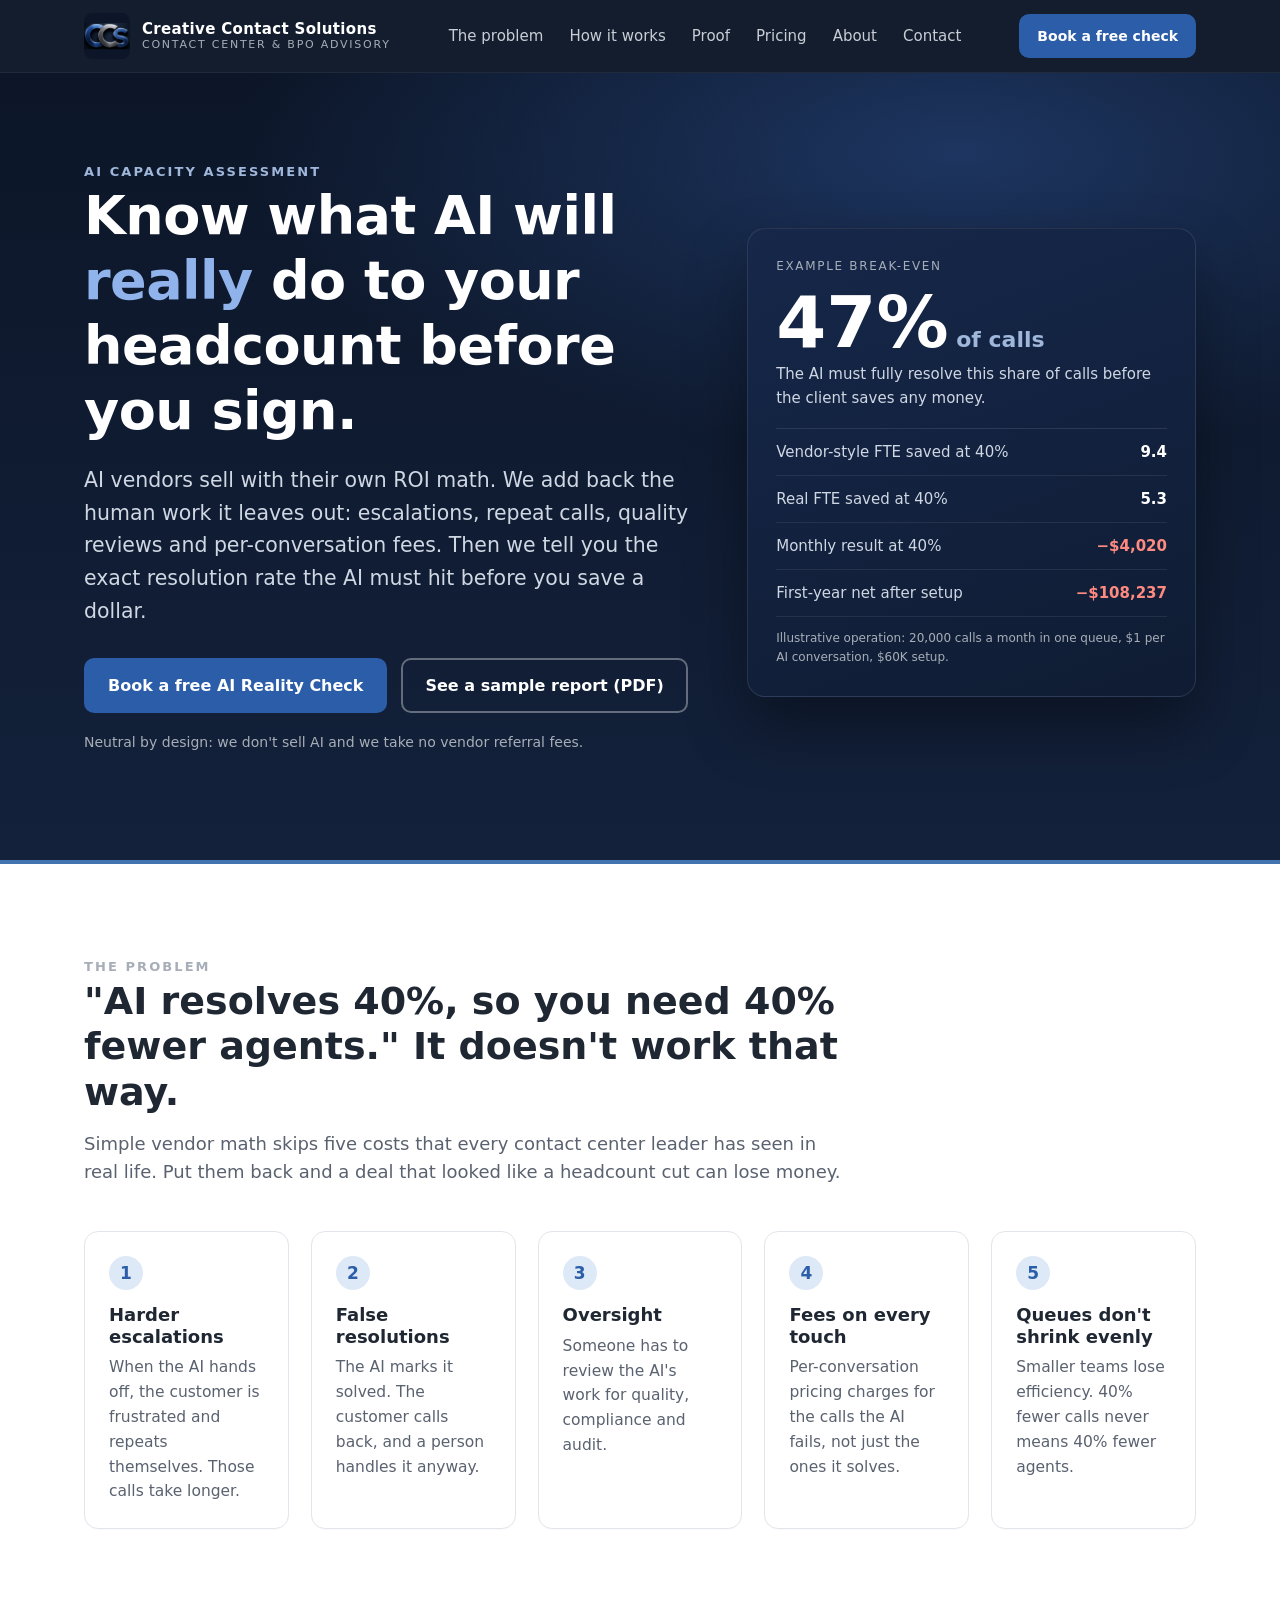
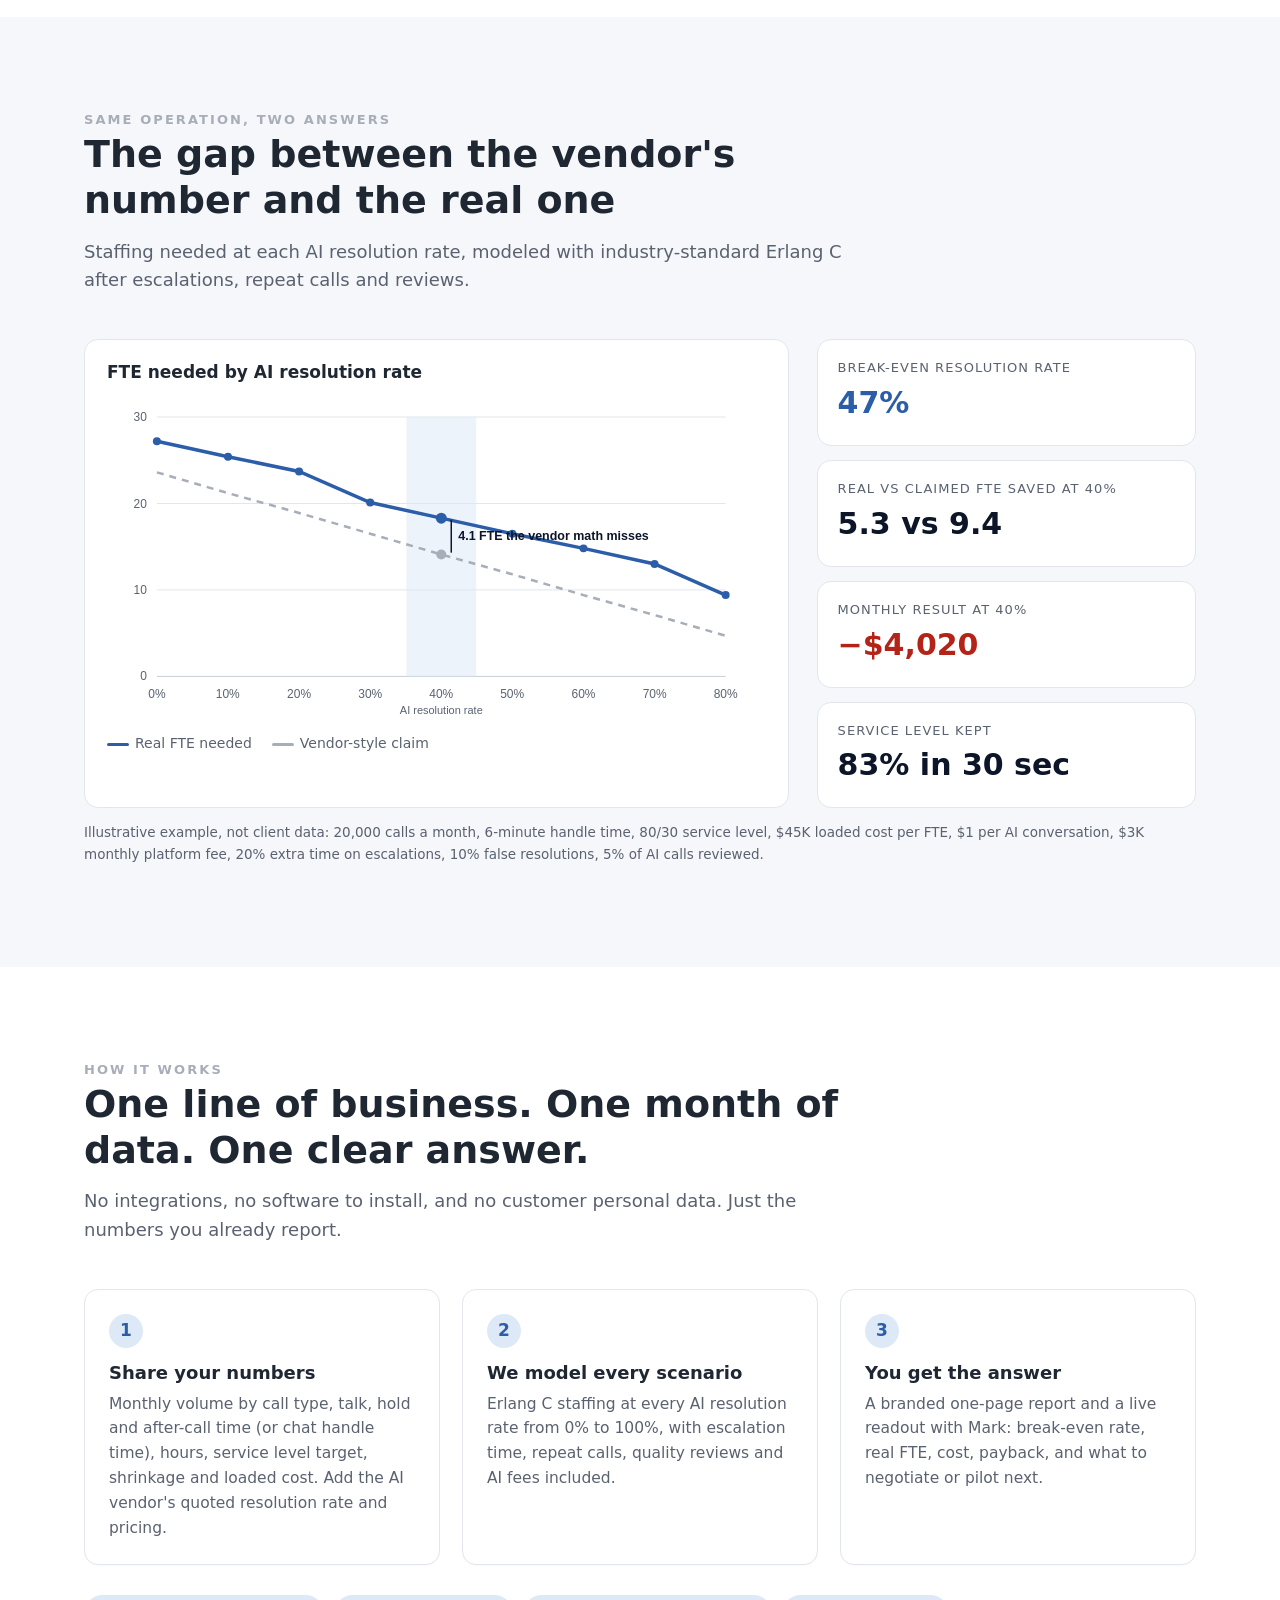
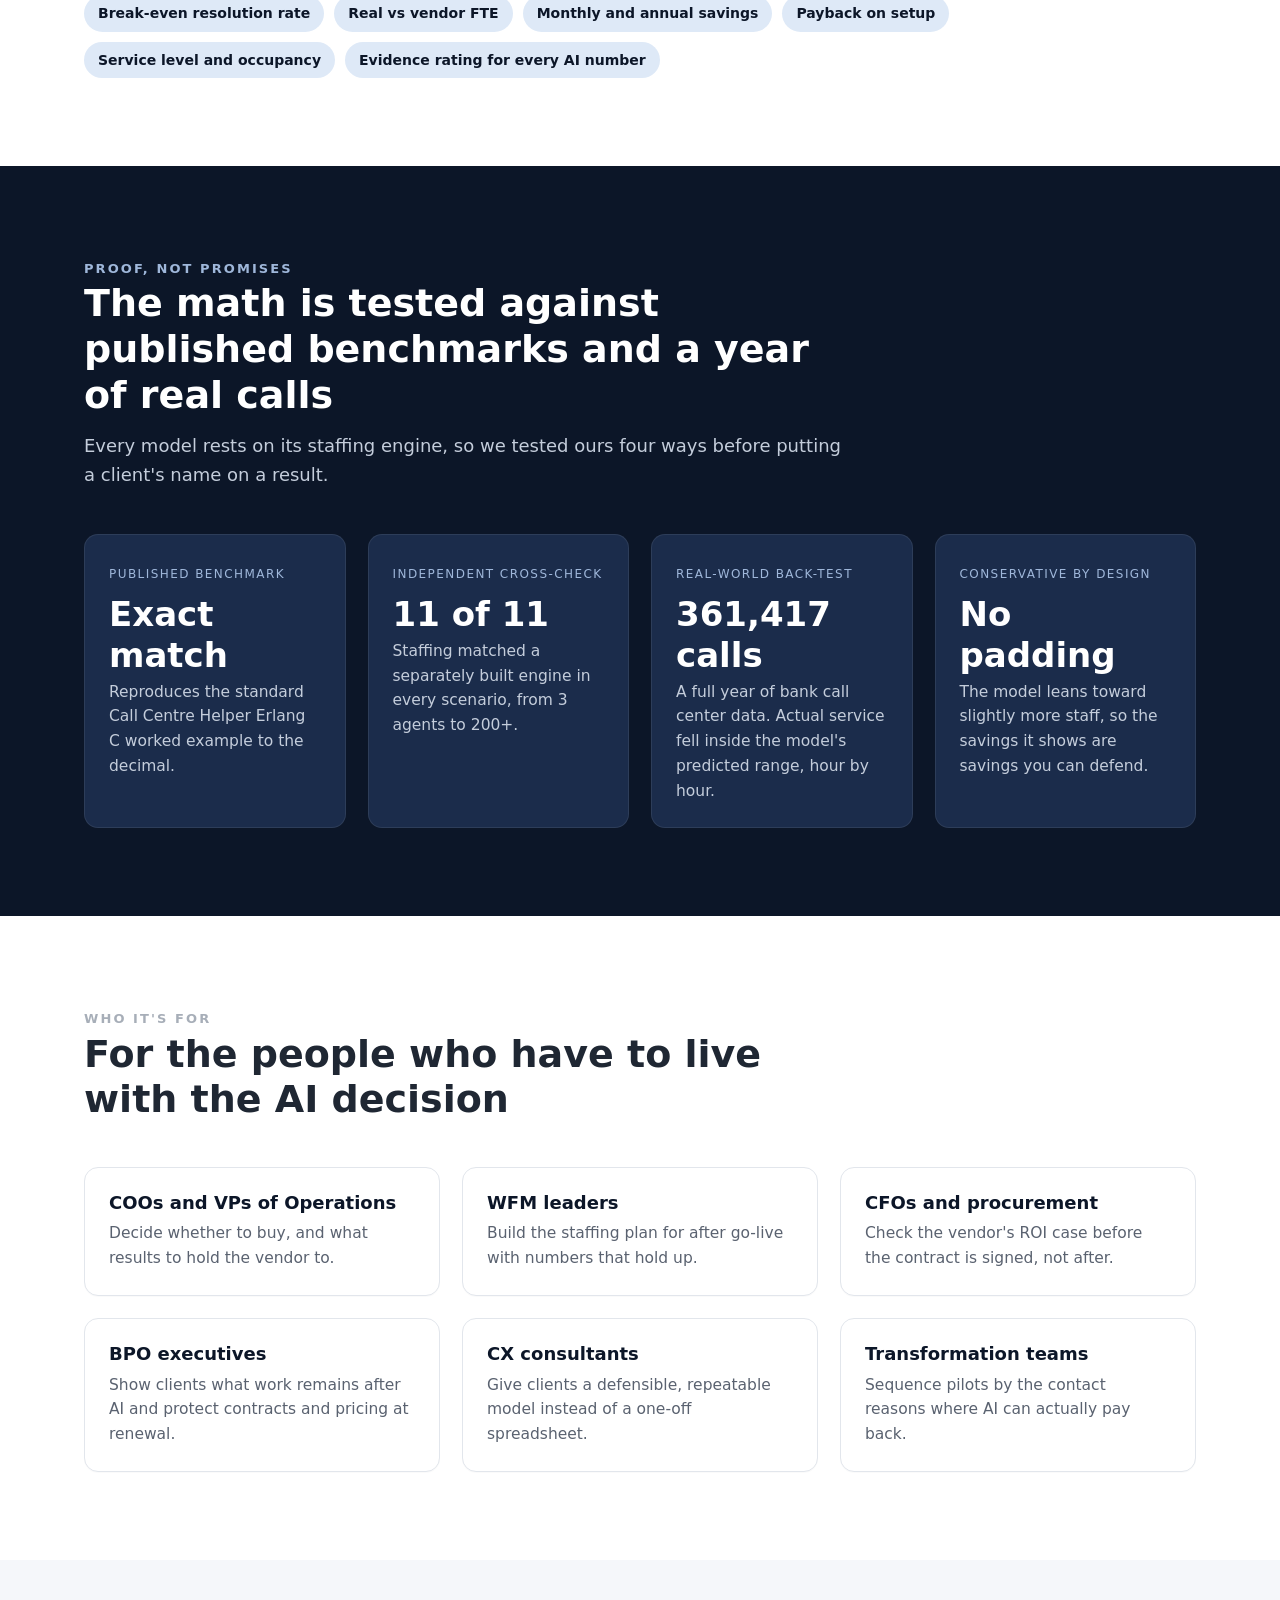
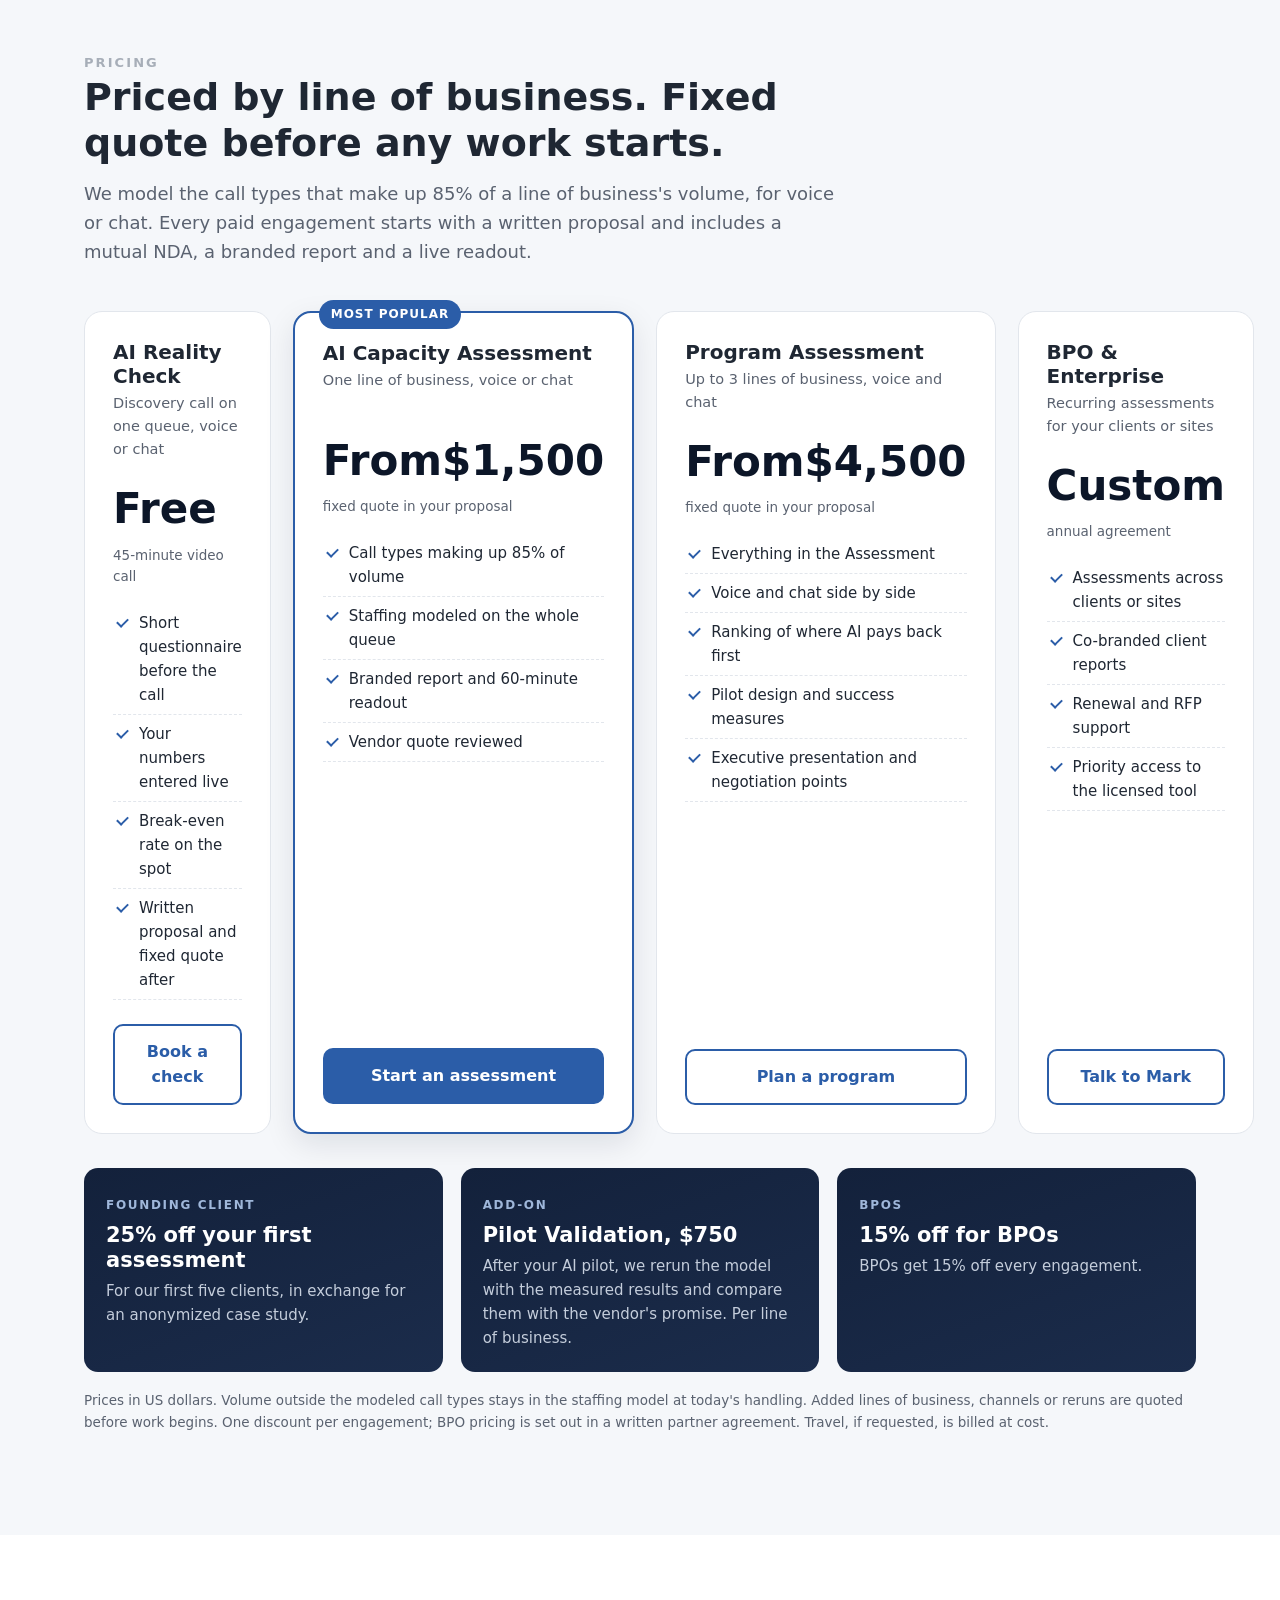
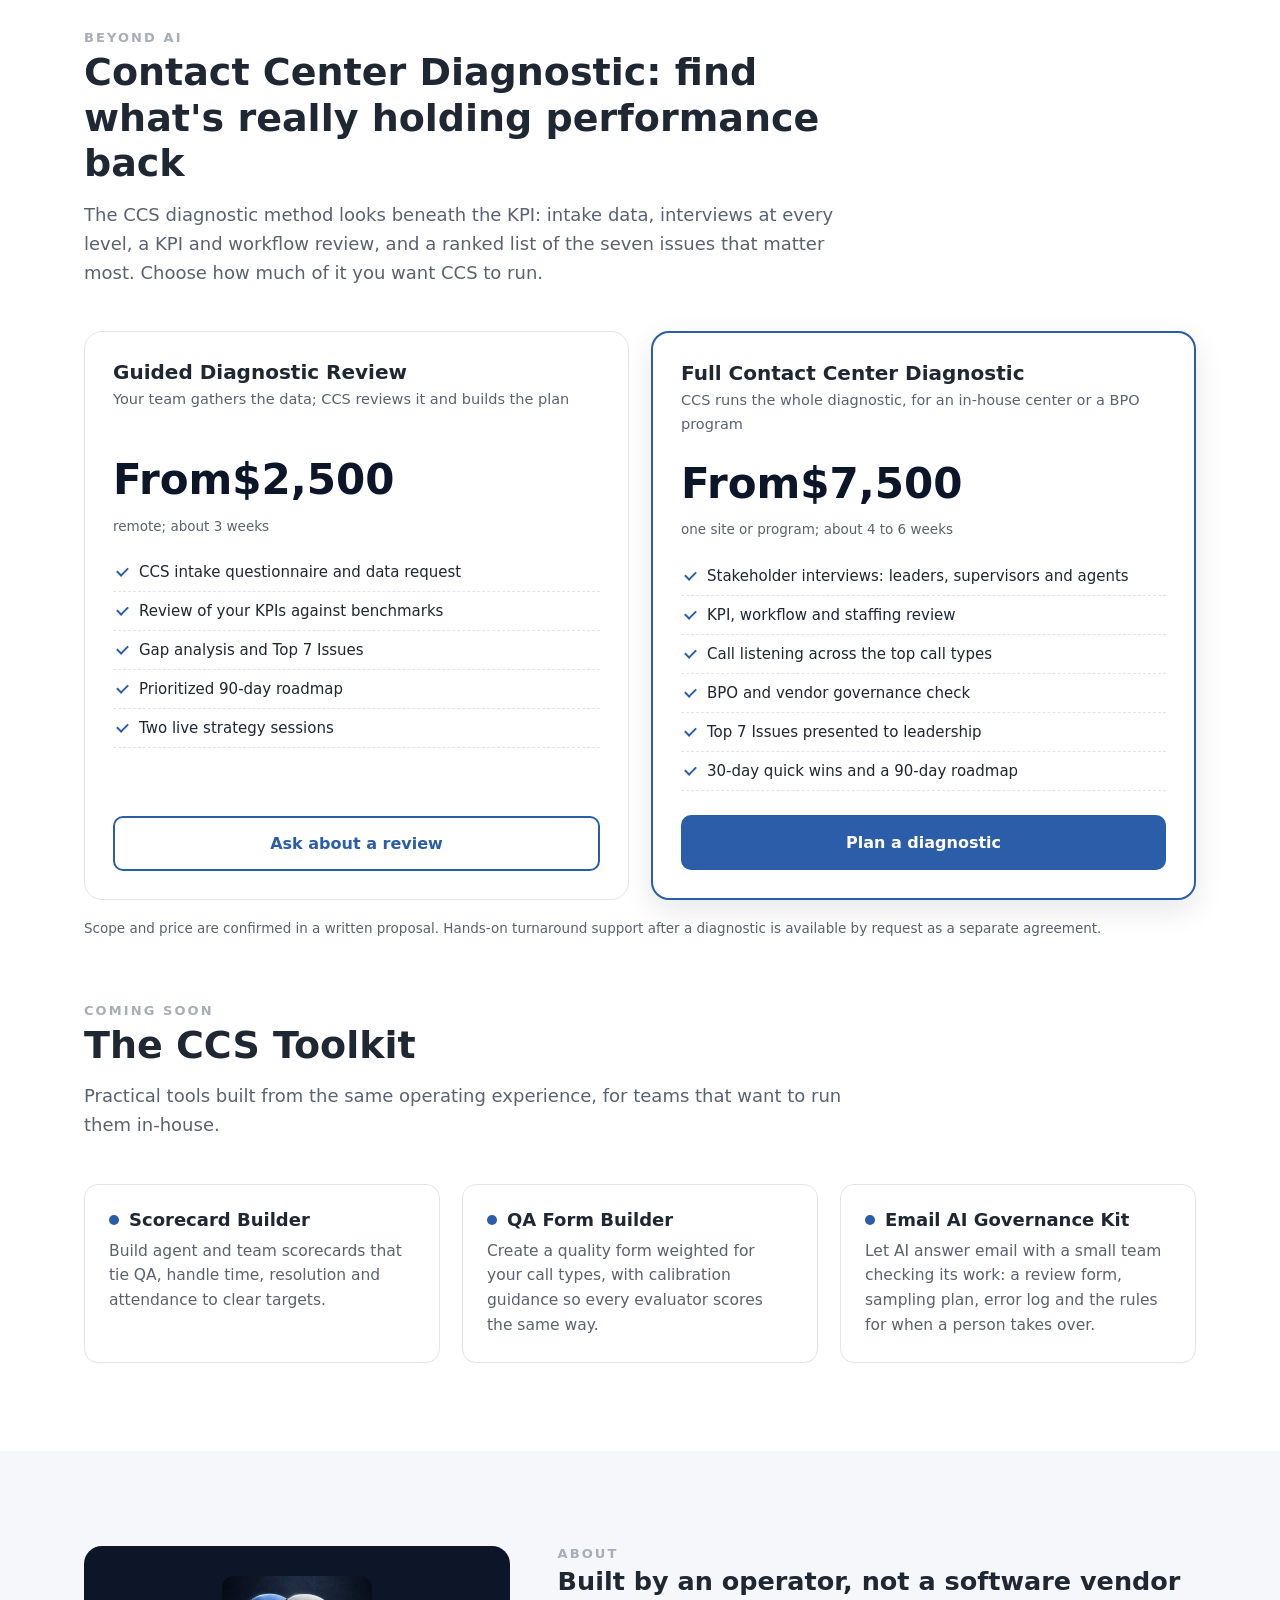
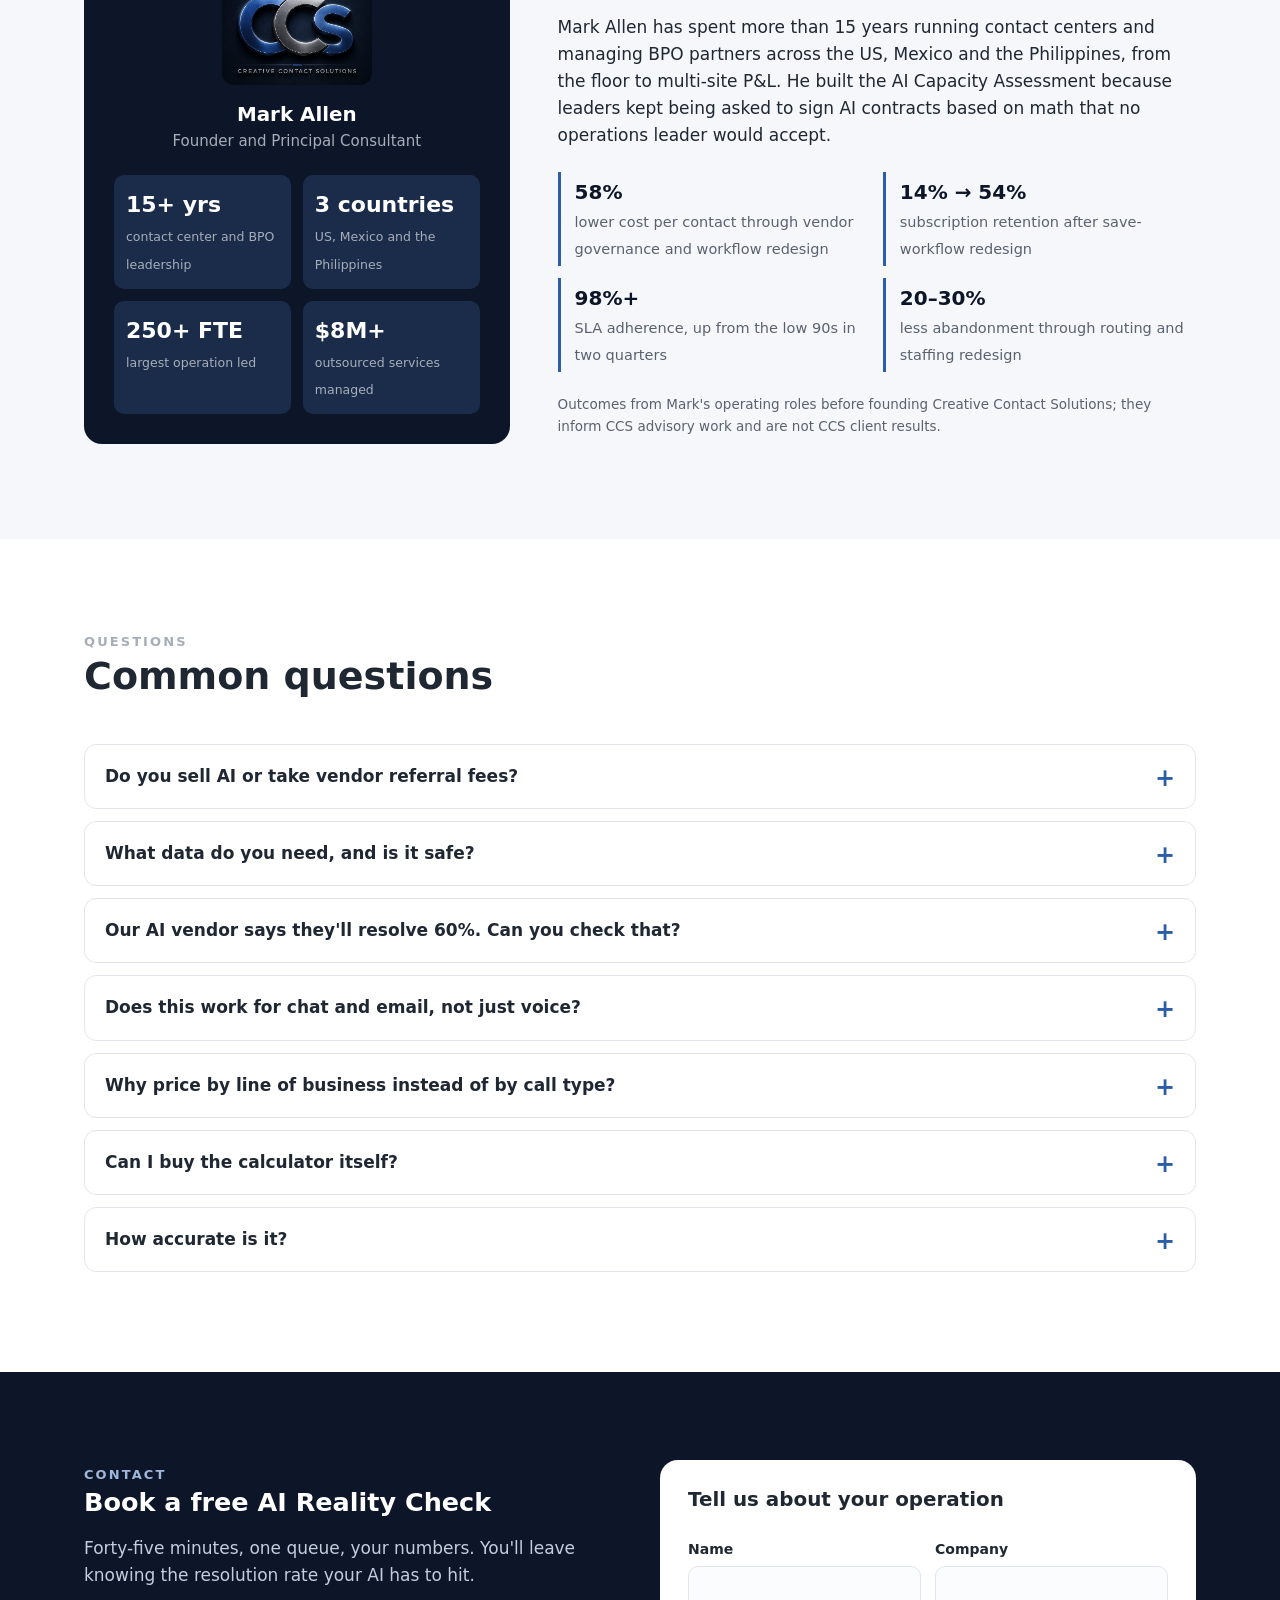
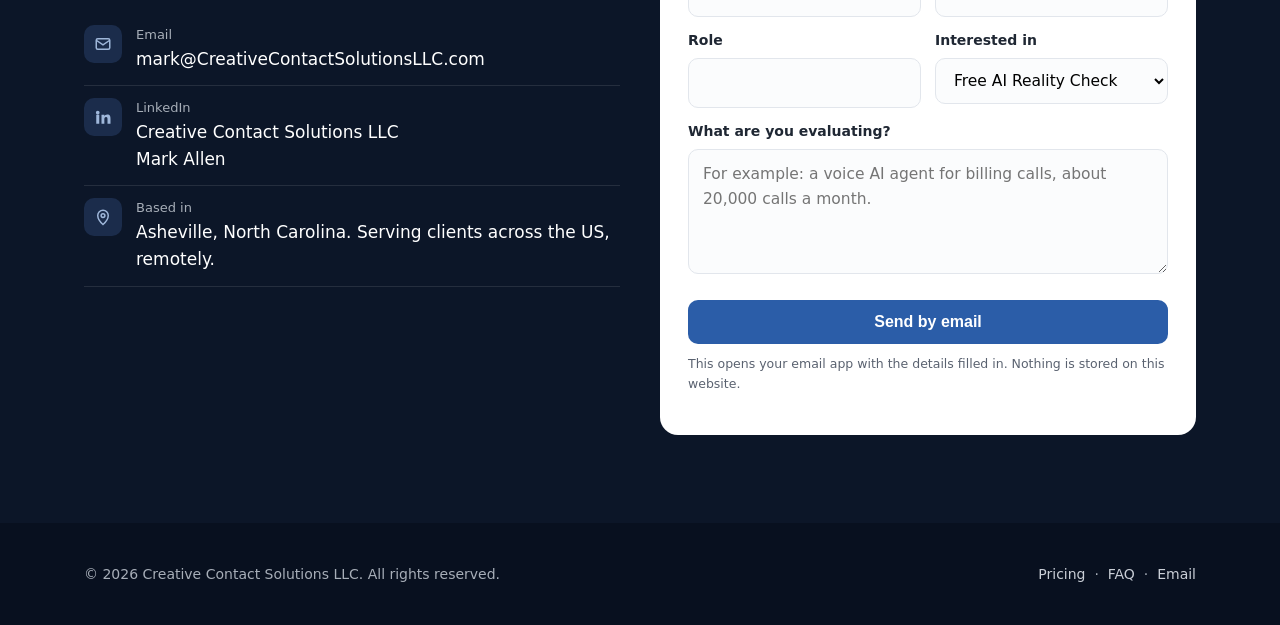
==== commit 7239c8fe: "Add files via upload" ====
--- a/index.html
+++ b/index.html
@@ -65,7 +65,7 @@
         <div class="be-row"><span>Monthly result at 40%</span><b class="neg">&minus;$4,020</b></div>
         <div class="be-row"><span>First-year net after setup</span><b class="neg">&minus;$108,237</b></div>
       </div>
-      <div class="be-foot">Illustrative operation: 20,000 calls a month on one contact reason, $1 per AI conversation, $60K setup.</div>
+      <div class="be-foot">Illustrative operation: 20,000 calls a month in one queue, $1 per AI conversation, $60K setup.</div>
     </aside>
   </div>
 </section>
@@ -135,11 +135,11 @@
   <div class="wrap">
     <div class="section-head">
       <span class="eyebrow">How it works</span>
-      <h2>One contact reason. One month of data. One clear answer.</h2>
+      <h2>One line of business. One month of data. One clear answer.</h2>
       <p>No integrations, no software to install, and no customer personal data. Just the numbers you already report.</p>
     </div>
     <div class="grid g3 steps">
-      <div class="card"><div class="num">1</div><h3>Share your numbers</h3><p>Monthly volume, talk, hold and after-call time, hours, service level target, shrinkage and loaded cost. Add the AI vendor's quoted resolution rate and pricing.</p></div>
+      <div class="card"><div class="num">1</div><h3>Share your numbers</h3><p>Monthly volume by call type, talk, hold and after-call time (or chat handle time), hours, service level target, shrinkage and loaded cost. Add the AI vendor's quoted resolution rate and pricing.</p></div>
       <div class="card"><div class="num">2</div><h3>We model every scenario</h3><p>Erlang C staffing at every AI resolution rate from 0% to 100%, with escalation time, repeat calls, quality reviews and AI fees included.</p></div>
       <div class="card"><div class="num">3</div><h3>You get the answer</h3><p>A branded one-page report and a live readout with Mark: break-even rate, real FTE, cost, payback, and what to negotiate or pilot next.</p></div>
     </div>
@@ -189,33 +189,33 @@
   <div class="wrap">
     <div class="section-head">
       <span class="eyebrow">Pricing</span>
-      <h2>Clear, fixed prices. Start free.</h2>
-      <p>Every paid engagement includes a mutual NDA, a branded report and a live readout.</p>
+      <h2>Priced by line of business. Fixed quote before any work starts.</h2>
+      <p>We model the call types that make up 85% of a line of business's volume, for voice or chat. Every paid engagement starts with a written proposal and includes a mutual NDA, a branded report and a live readout.</p>
     </div>
     <div class="grid g4 pricing">
       <div class="price">
         <h3>AI Reality Check</h3>
-        <div class="for">A first look, live, on one contact reason</div>
+        <div class="for">Discovery call on one queue, voice or chat</div>
         <div class="amount">Free</div>
-        <div class="amount-note">30-minute video call</div>
-        <ul><li>Your numbers entered live</li><li>Break-even rate on the spot</li><li>Real vs vendor FTE</li><li>No file to download, no obligation</li></ul>
+        <div class="amount-note">45-minute video call</div>
+        <ul><li>Short questionnaire before the call</li><li>Your numbers entered live</li><li>Break-even rate on the spot</li><li>Written proposal and fixed quote after</li></ul>
         <a class="btn btn-outline" href="#contact">Book a check</a>
       </div>
       <div class="price featured">
         <span class="badge">Most popular</span>
         <h3>AI Capacity Assessment</h3>
-        <div class="for">One contact reason, fully modeled</div>
-        <div class="amount">$1,500</div>
-        <div class="amount-note">fixed fee; timeline agreed at kickoff</div>
-        <ul><li>Full model on your data</li><li>Branded one-page report</li><li>60-minute readout with Mark</li><li>Vendor quote reviewed</li><li>Free rerun with pilot results within 90 days</li></ul>
+        <div class="for">One line of business, voice or chat</div>
+        <div class="amount"><span class="from">From</span>$1,500</div>
+        <div class="amount-note">fixed quote in your proposal</div>
+        <ul><li>Call types making up 85% of volume</li><li>Staffing modeled on the whole queue</li><li>Branded report and 60-minute readout</li><li>Vendor quote reviewed</li></ul>
         <a class="btn btn-primary" href="#contact">Start an assessment</a>
       </div>
       <div class="price">
         <h3>Program Assessment</h3>
-        <div class="for">Up to 5 contact reasons or channels</div>
-        <div class="amount">$4,500</div>
-        <div class="amount-note">fixed fee; timeline agreed at kickoff</div>
-        <ul><li>Everything in the Assessment</li><li>Ranking of where AI pays back first</li><li>Pilot design and success measures</li><li>Executive presentation</li><li>Vendor negotiation points</li></ul>
+        <div class="for">Up to 3 lines of business, voice and chat</div>
+        <div class="amount"><span class="from">From</span>$4,500</div>
+        <div class="amount-note">fixed quote in your proposal</div>
+        <ul><li>Everything in the Assessment</li><li>Voice and chat side by side</li><li>Ranking of where AI pays back first</li><li>Pilot design and success measures</li><li>Executive presentation and negotiation points</li></ul>
         <a class="btn btn-outline" href="#contact">Plan a program</a>
       </div>
       <div class="price">
@@ -230,10 +230,10 @@
 
     <div class="offers">
       <div class="offer"><span class="tag">Founding client</span><h3>25% off your first assessment</h3><p>For our first five clients, in exchange for an anonymized case study.</p></div>
-      <div class="offer"><span class="tag">Pilot guarantee</span><h3>Free rerun with real results</h3><p>Run your pilot, send the measured numbers within 90 days, and we update your report at no charge.</p></div>
-      <div class="offer"><span class="tag">BPO partner</span><h3>15% off for BPO partners</h3><p>BPOs that bring assessments for their clients get partner pricing on every engagement.</p></div>
-    </div>
-    <p class="price-fine">Prices in US dollars. One offer per engagement. Travel, if requested, is billed at cost.</p>
+      <div class="offer"><span class="tag">Add-on</span><h3>Pilot Validation, $750</h3><p>After your AI pilot, we rerun the model with the measured results and compare them with the vendor's promise. Per line of business.</p></div>
+      <div class="offer"><span class="tag">BPOs</span><h3>15% off for BPOs</h3><p>BPOs get 15% off every engagement.</p></div>
+    </div>
+    <p class="price-fine">Prices in US dollars. Volume outside the modeled call types stays in the staffing model at today's handling. Added lines of business, channels or reruns are quoted before work begins. One discount per engagement; BPO pricing is set out in a written partner agreement. Travel, if requested, is billed at cost.</p>
   </div>
 </section>
 
@@ -242,16 +242,38 @@
   <div class="wrap">
     <div class="section-head">
       <span class="eyebrow">Beyond AI</span>
-      <h2>Contact center and BPO advisory, from the people side of the KPI</h2>
-      <p>Creative Contact Solutions helps BPOs, contact centers and customer operations leaders turn operational friction into measurable performance, starting beneath the KPI.</p>
+      <h2>Contact Center Diagnostic: find what's really holding performance back</h2>
+      <p>The CCS diagnostic method looks beneath the KPI: intake data, interviews at every level, a KPI and workflow review, and a ranked list of the seven issues that matter most. Choose how much of it you want CCS to run.</p>
+    </div>
+    <div class="grid g2 pricing">
+      <div class="price">
+        <h3>Guided Diagnostic Review</h3>
+        <div class="for">Your team gathers the data; CCS reviews it and builds the plan</div>
+        <div class="amount"><span class="from">From</span>$2,500</div>
+        <div class="amount-note">remote; about 3 weeks</div>
+        <ul><li>CCS intake questionnaire and data request</li><li>Review of your KPIs against benchmarks</li><li>Gap analysis and Top 7 Issues</li><li>Prioritized 90-day roadmap</li><li>Two live strategy sessions</li></ul>
+        <a class="btn btn-outline" href="#contact">Ask about a review</a>
+      </div>
+      <div class="price featured">
+        <h3>Full Contact Center Diagnostic</h3>
+        <div class="for">CCS runs the whole diagnostic, for an in-house center or a BPO program</div>
+        <div class="amount"><span class="from">From</span>$7,500</div>
+        <div class="amount-note">one site or program; about 4 to 6 weeks</div>
+        <ul><li>Stakeholder interviews: leaders, supervisors and agents</li><li>KPI, workflow and staffing review</li><li>Call listening across the top call types</li><li>BPO and vendor governance check</li><li>Top 7 Issues presented to leadership</li><li>30-day quick wins and a 90-day roadmap</li></ul>
+        <a class="btn btn-primary" href="#contact">Plan a diagnostic</a>
+      </div>
+    </div>
+    <p class="price-fine">Scope and price are confirmed in a written proposal. Hands-on turnaround support after a diagnostic is available by request as a separate agreement.</p>
+
+    <div class="section-head" style="margin-top:56px">
+      <span class="eyebrow">Coming soon</span>
+      <h2>The CCS Toolkit</h2>
+      <p>Practical tools built from the same operating experience, for teams that want to run them in-house.</p>
     </div>
     <div class="grid g3">
-      <div class="card"><h3><span class="dot"></span>Operational diagnostics</h3><p>Find the workflow, staffing and leadership causes behind missed service levels, CSAT and cost targets.</p></div>
-      <div class="card"><h3><span class="dot"></span>Performance recovery</h3><p>Turnaround plans with a clear operating cadence: daily huddles, weekly reviews, MBRs and QBRs.</p></div>
-      <div class="card"><h3><span class="dot"></span>Workforce management</h3><p>Staffing models, schedule adherence, shrinkage and overtime control that hold up week to week.</p></div>
-      <div class="card"><h3><span class="dot"></span>Quality and coaching systems</h3><p>Scorecards and coaching frameworks that move QA, handle time and retention together.</p></div>
-      <div class="card"><h3><span class="dot"></span>Vendor and BPO governance</h3><p>Onshore, nearshore and offshore partner management, SLAs, and executive-ready QBR narratives.</p></div>
-      <div class="card"><h3><span class="dot"></span>AI-enabled workflow evaluation</h3><p>Where AI assist and automation fit, what oversight they need, and how to measure them honestly.</p></div>
+      <div class="card"><h3><span class="dot"></span>Scorecard Builder</h3><p>Build agent and team scorecards that tie QA, handle time, resolution and attendance to clear targets.</p></div>
+      <div class="card"><h3><span class="dot"></span>QA Form Builder</h3><p>Create a quality form weighted for your call types, with calibration guidance so every evaluator scores the same way.</p></div>
+      <div class="card"><h3><span class="dot"></span>Email AI Governance Kit</h3><p>Let AI answer email with a small team checking its work: a review form, sampling plan, error log and the rules for when a person takes over.</p></div>
     </div>
   </div>
 </section>
@@ -292,9 +314,10 @@
     <details><summary>Do you sell AI or take vendor referral fees?</summary><p>No. The assessment is only useful if it's neutral, so we don't resell AI products and we don't accept referral fees from vendors.</p></details>
     <details><summary>What data do you need, and is it safe?</summary><p>Only operating totals you already report: volumes, handle times, hours, service targets, shrinkage and cost per FTE, plus the vendor's quote. No customer personal data. Every paid engagement starts with a mutual NDA.</p></details>
     <details><summary>Our AI vendor says they'll resolve 60%. Can you check that?</summary><p>Yes. We show what 60% would really mean for staffing and cost, what it takes to break even, and which assumptions the vendor's number depends on, so you know what to put in the contract and test in a pilot.</p></details>
-    <details><summary>Does this work for chat and email, not just voice?</summary><p>The current model covers voice queues in depth. Chat and email are modeled on request as part of a Program Assessment.</p></details>
+    <details><summary>Does this work for chat and email, not just voice?</summary><p>Voice and chat are both covered today. Chat staffing accounts for agents handling more than one chat at a time. Email works differently because it doesn't need a live answer, so it gets its own plan: AI handles most replies, a small team checks a sample of its work, and our Email AI Governance Kit (coming soon) sets the rules.</p></details>
+    <details><summary>Why price by line of business instead of by call type?</summary><p>The same agents take all of a line's calls, so staffing has to be modeled on the whole queue. We analyze the call types that make up 85% of the volume, whatever that number of types is, and keep the rest in the staffing model at today's handling.</p></details>
     <details><summary>Can I buy the calculator itself?</summary><p>A licensed version for internal teams and BPOs is planned. Ask about early access when you contact us.</p></details>
-    <details><summary>How accurate is it?</summary><p>The staffing engine matches published benchmarks exactly and was back-tested on 361,417 real calls. AI results are only as good as the AI assumptions, which is why every number is tagged as an estimate, vendor claim, pilot result or measurement, and why we offer a free rerun with pilot results.</p></details>
+    <details><summary>How accurate is it?</summary><p>The staffing engine matches published benchmarks exactly and was back-tested on 361,417 real calls. AI results are only as good as the AI assumptions, which is why every number is tagged as an estimate, vendor claim, pilot result or measurement. After a pilot, the Pilot Validation add-on reruns the model with measured results.</p></details>
   </div>
 </section>
 
@@ -304,7 +327,7 @@
     <div>
       <span class="eyebrow" style="color:#9fb7da">Contact</span>
       <h2>Book a free AI Reality Check</h2>
-      <p style="color:#c4cddb">Thirty minutes, one contact reason, your numbers. You'll leave knowing the resolution rate your AI has to hit.</p>
+      <p style="color:#c4cddb">Forty-five minutes, one queue, your numbers. You'll leave knowing the resolution rate your AI has to hit.</p>
       <ul class="contact-list">
         <li><span class="ic" aria-hidden="true"><svg width="18" height="18" viewBox="0 0 24 24" fill="none" stroke="#9fb7da" stroke-width="2"><rect x="3" y="5" width="18" height="14" rx="2"/><path d="m3 7 9 6 9-6"/></svg></span><div><small>Email</small><a href="mailto:mark@CreativeContactSolutionsLLC.com">mark@CreativeContactSolutionsLLC.com</a></div></li>
         <li><span class="ic" aria-hidden="true"><svg width="18" height="18" viewBox="0 0 24 24" fill="#9fb7da"><path d="M4.98 3.5a2.5 2.5 0 1 1 0 5 2.5 2.5 0 0 1 0-5zM3 9h4v12H3zM10 9h3.8v1.7h.05c.53-1 1.83-2.05 3.77-2.05C21.6 8.65 22 11.2 22 14.5V21h-4v-5.8c0-1.4 0-3.2-1.95-3.2S13.8 13.5 13.8 15.1V21H10z"/></svg></span><div><small>LinkedIn</small><a href="https://www.linkedin.com/company/creative-contact-solutions-llc/" target="_blank" rel="noopener">Creative Contact Solutions LLC</a><br><a href="https://www.linkedin.com/in/mark-allen-549b4161" target="_blank" rel="noopener">Mark Allen</a></div></li>
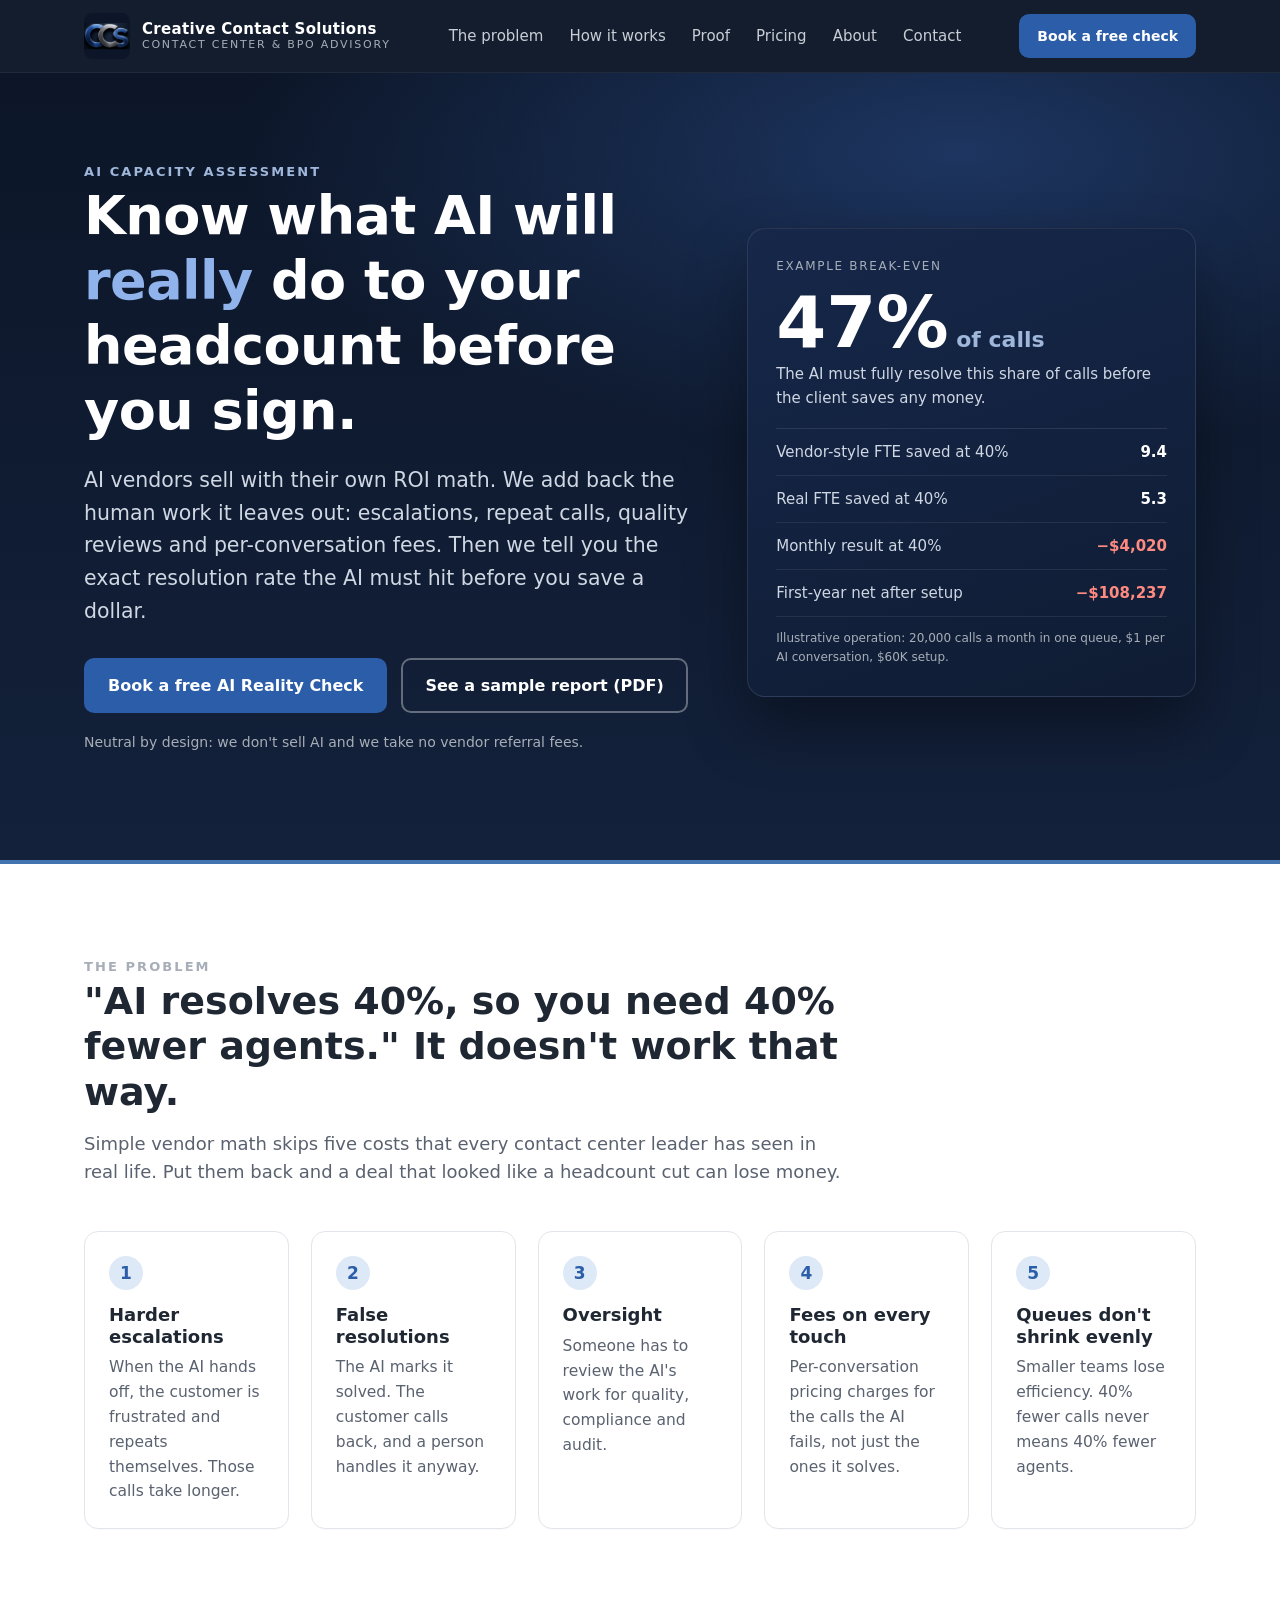
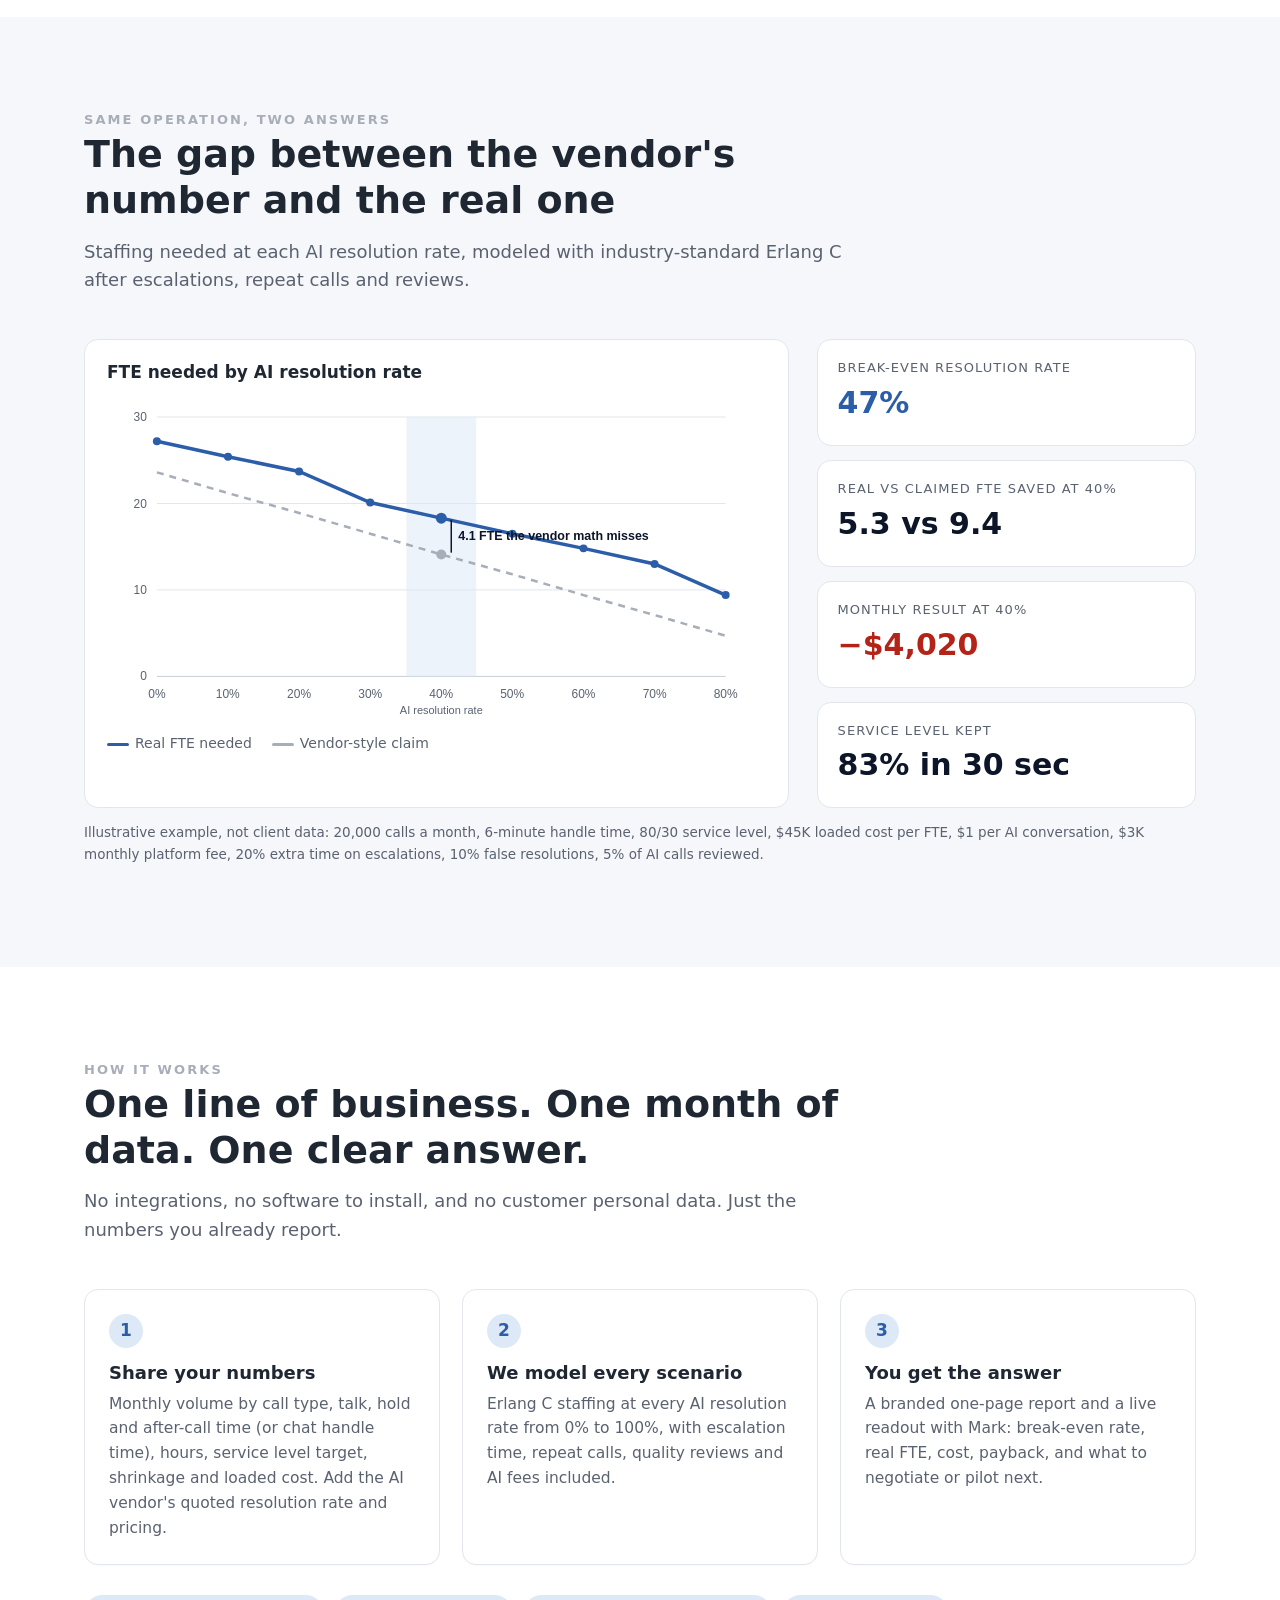
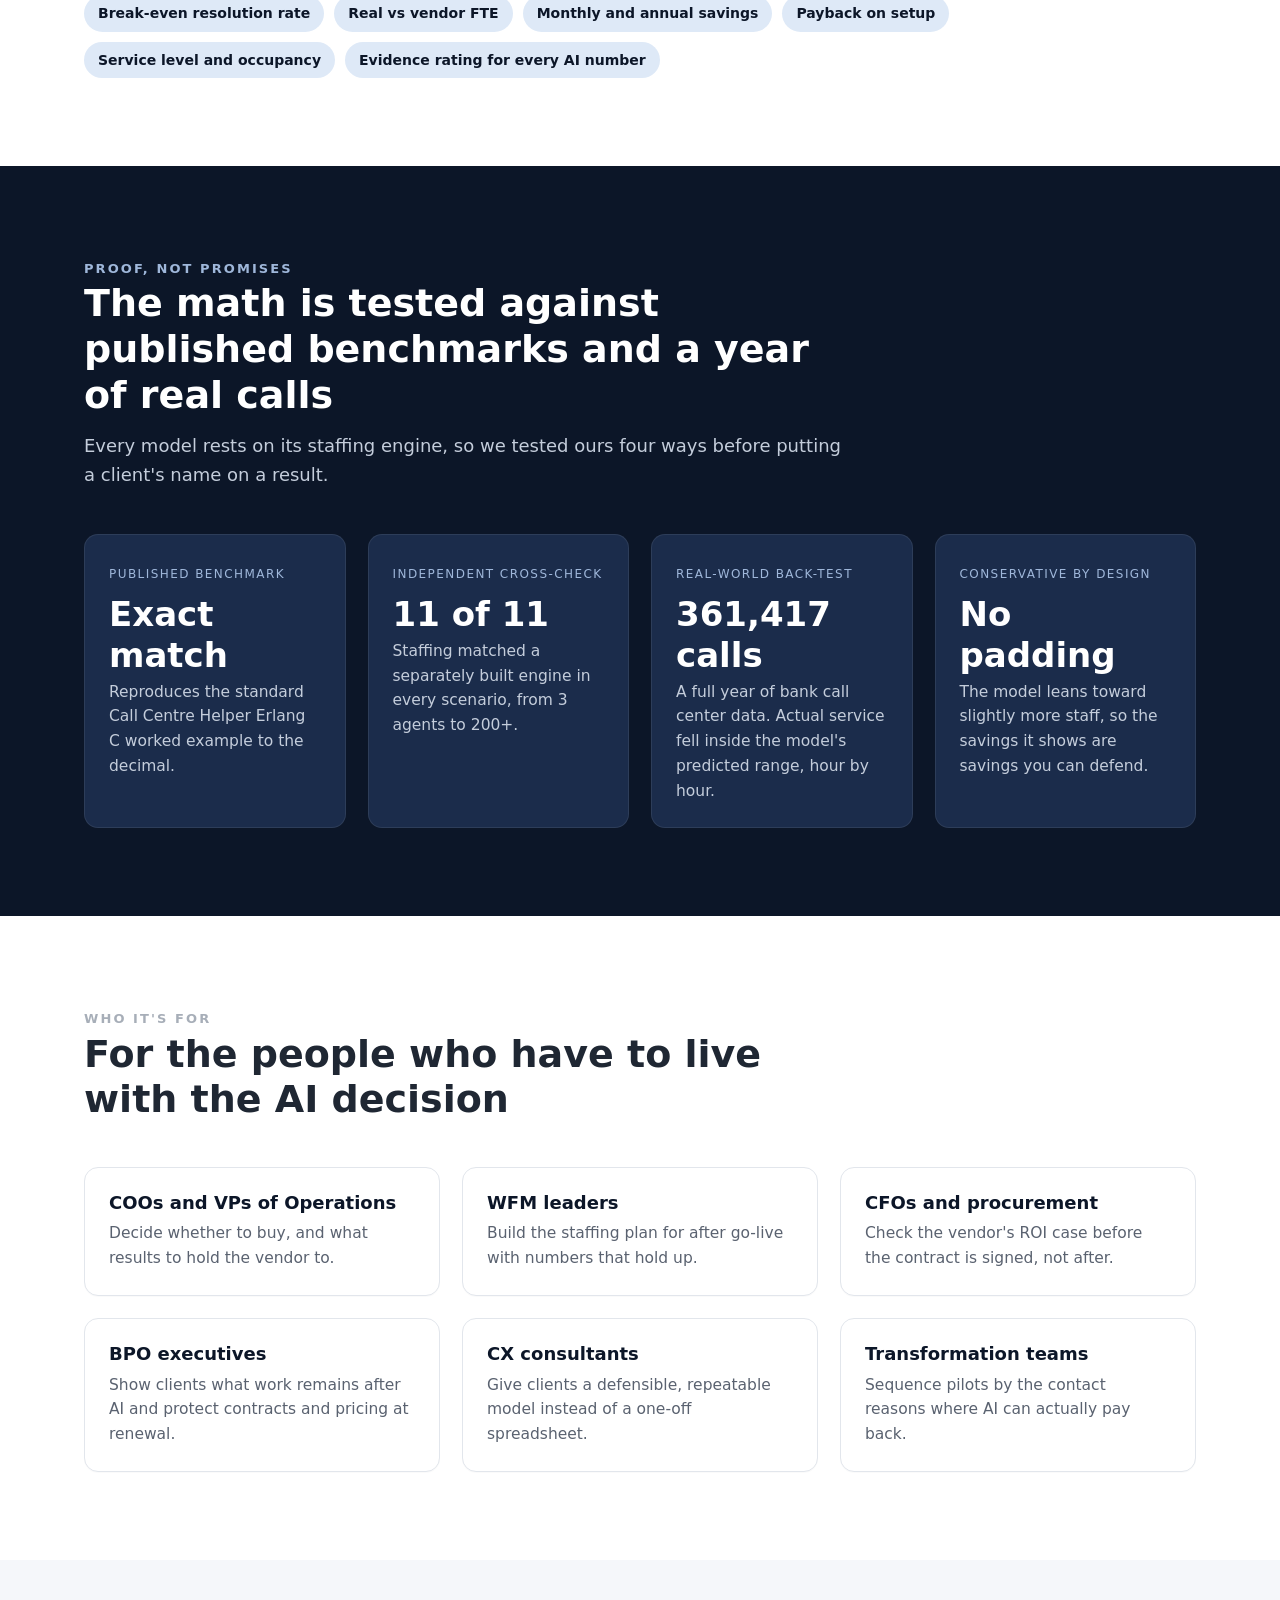
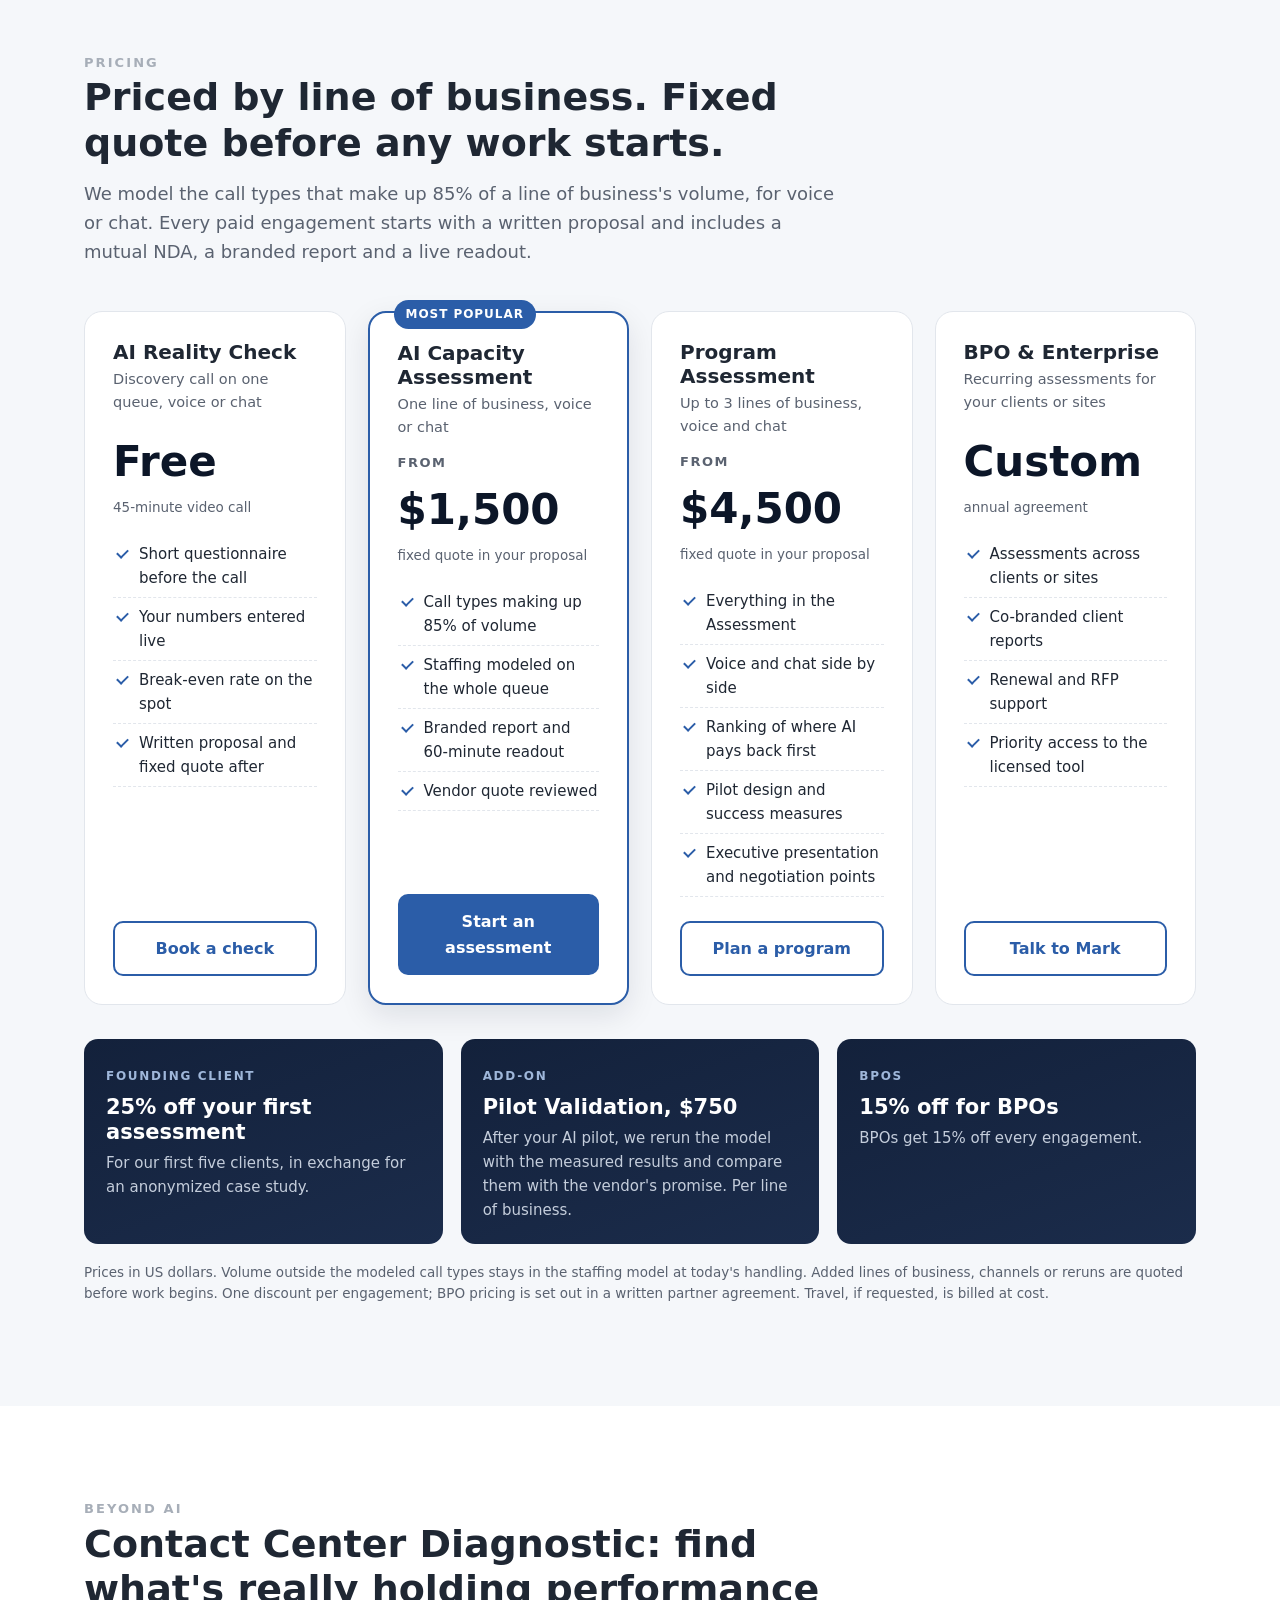
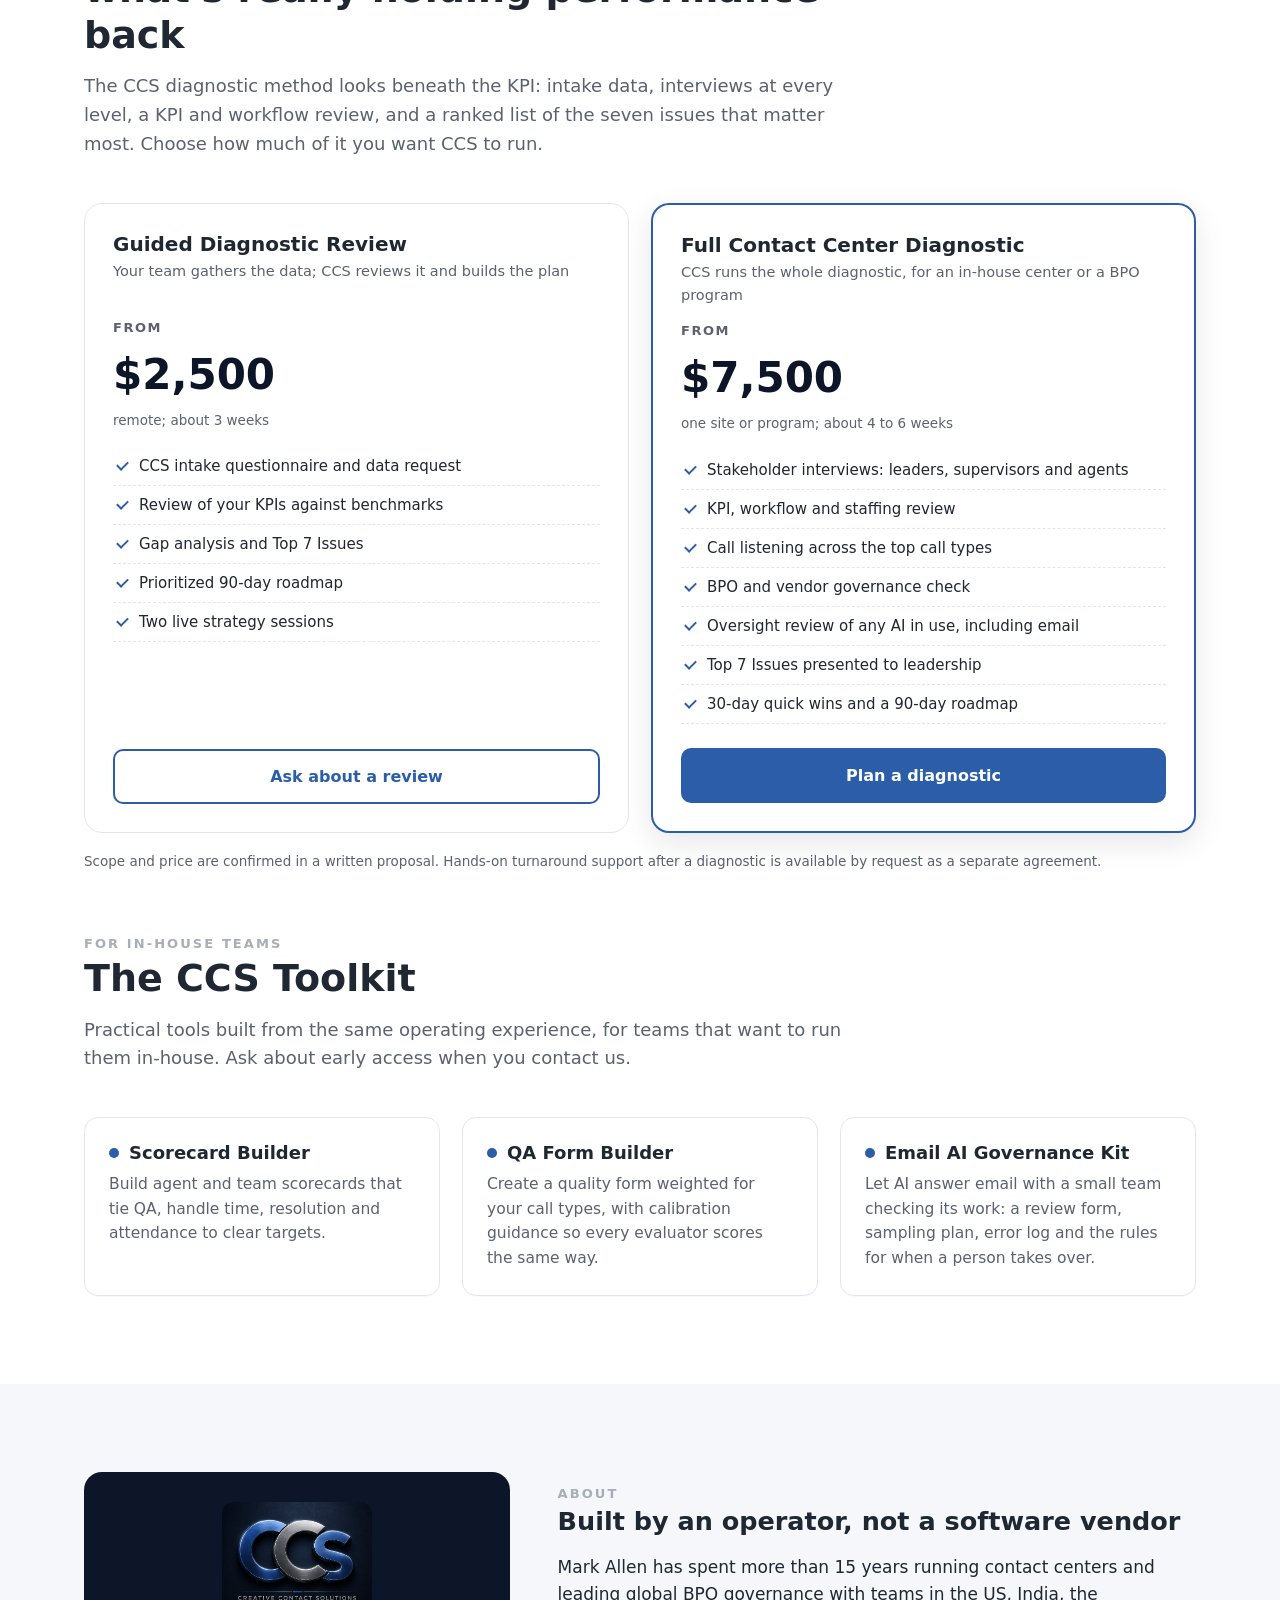
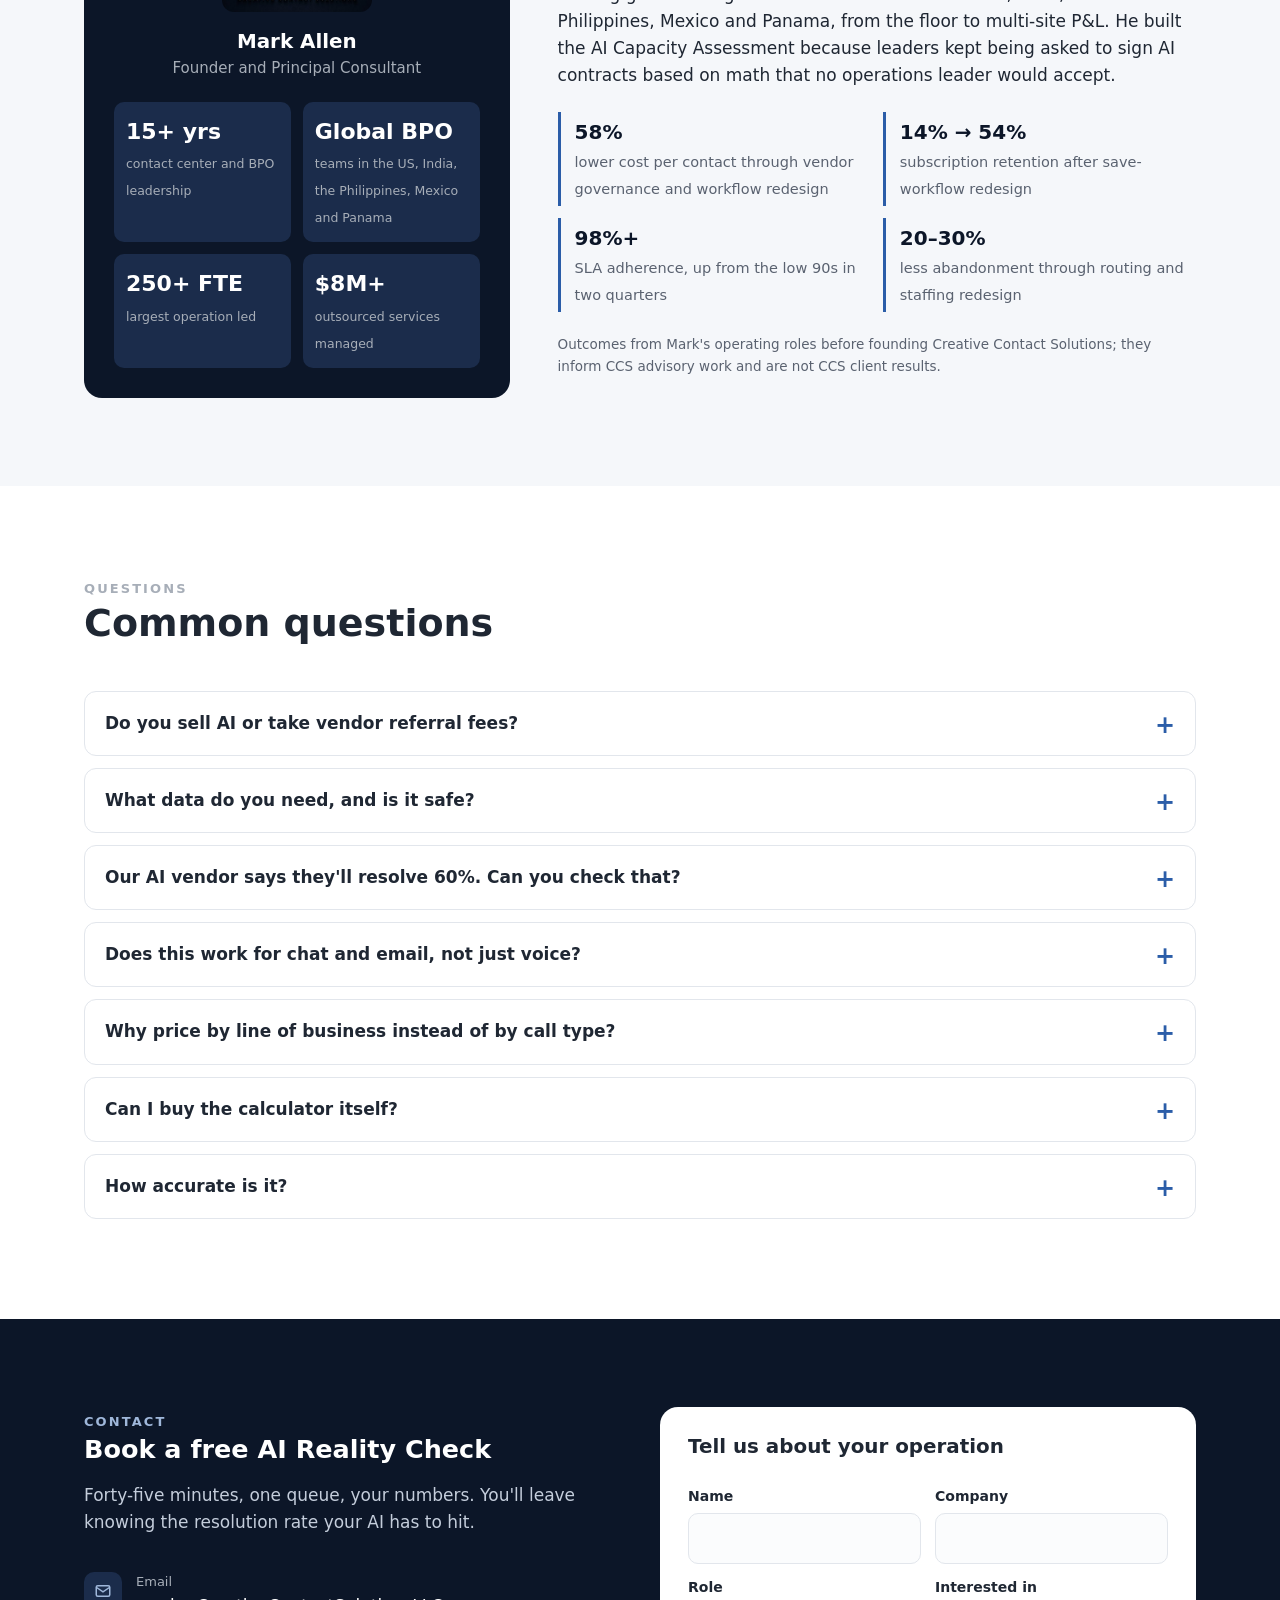
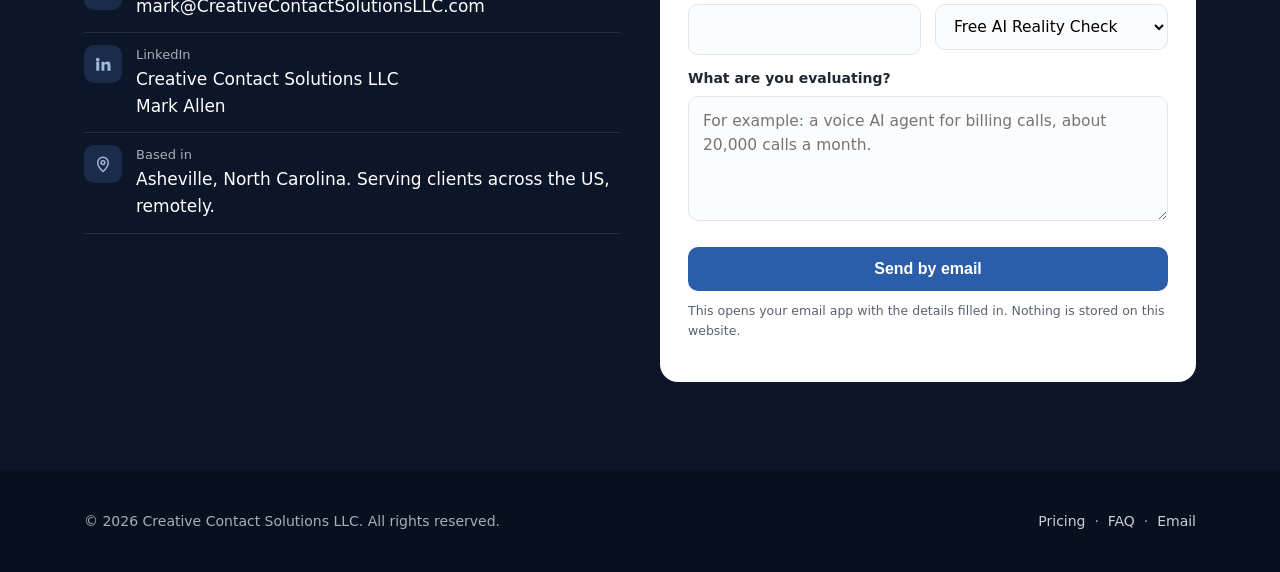
==== commit 6e50cc7e: "Remove coming soon, global BPO countries, AI oversight wording" ====
--- a/index.html
+++ b/index.html
@@ -259,16 +259,16 @@
         <div class="for">CCS runs the whole diagnostic, for an in-house center or a BPO program</div>
         <div class="amount"><span class="from">From</span>$7,500</div>
         <div class="amount-note">one site or program; about 4 to 6 weeks</div>
-        <ul><li>Stakeholder interviews: leaders, supervisors and agents</li><li>KPI, workflow and staffing review</li><li>Call listening across the top call types</li><li>BPO and vendor governance check</li><li>Top 7 Issues presented to leadership</li><li>30-day quick wins and a 90-day roadmap</li></ul>
+        <ul><li>Stakeholder interviews: leaders, supervisors and agents</li><li>KPI, workflow and staffing review</li><li>Call listening across the top call types</li><li>BPO and vendor governance check</li><li>Oversight review of any AI in use, including email</li><li>Top 7 Issues presented to leadership</li><li>30-day quick wins and a 90-day roadmap</li></ul>
         <a class="btn btn-primary" href="#contact">Plan a diagnostic</a>
       </div>
     </div>
     <p class="price-fine">Scope and price are confirmed in a written proposal. Hands-on turnaround support after a diagnostic is available by request as a separate agreement.</p>
 
     <div class="section-head" style="margin-top:56px">
-      <span class="eyebrow">Coming soon</span>
+      <span class="eyebrow">For in-house teams</span>
       <h2>The CCS Toolkit</h2>
-      <p>Practical tools built from the same operating experience, for teams that want to run them in-house.</p>
+      <p>Practical tools built from the same operating experience, for teams that want to run them in-house. Ask about early access when you contact us.</p>
     </div>
     <div class="grid g3">
       <div class="card"><h3><span class="dot"></span>Scorecard Builder</h3><p>Build agent and team scorecards that tie QA, handle time, resolution and attendance to clear targets.</p></div>
@@ -287,7 +287,7 @@
       <p>Founder and Principal Consultant</p>
       <div class="facts">
         <div><b>15+ yrs</b><span>contact center and BPO leadership</span></div>
-        <div><b>3 countries</b><span>US, Mexico and the Philippines</span></div>
+        <div><b>Global BPO</b><span>teams in the US, India, the Philippines, Mexico and Panama</span></div>
         <div><b>250+ FTE</b><span>largest operation led</span></div>
         <div><b>$8M+</b><span>outsourced services managed</span></div>
       </div>
@@ -295,7 +295,7 @@
     <div>
       <span class="eyebrow">About</span>
       <h2>Built by an operator, not a software vendor</h2>
-      <p>Mark Allen has spent more than 15 years running contact centers and managing BPO partners across the US, Mexico and the Philippines, from the floor to multi-site P&amp;L. He built the AI Capacity Assessment because leaders kept being asked to sign AI contracts based on math that no operations leader would accept.</p>
+      <p>Mark Allen has spent more than 15 years running contact centers and leading global BPO governance with teams in the US, India, the Philippines, Mexico and Panama, from the floor to multi-site P&amp;L. He built the AI Capacity Assessment because leaders kept being asked to sign AI contracts based on math that no operations leader would accept.</p>
       <div class="outcomes">
         <div class="outcome"><b>58%</b><span>lower cost per contact through vendor governance and workflow redesign</span></div>
         <div class="outcome"><b>14% &rarr; 54%</b><span>subscription retention after save-workflow redesign</span></div>
@@ -314,7 +314,7 @@
     <details><summary>Do you sell AI or take vendor referral fees?</summary><p>No. The assessment is only useful if it's neutral, so we don't resell AI products and we don't accept referral fees from vendors.</p></details>
     <details><summary>What data do you need, and is it safe?</summary><p>Only operating totals you already report: volumes, handle times, hours, service targets, shrinkage and cost per FTE, plus the vendor's quote. No customer personal data. Every paid engagement starts with a mutual NDA.</p></details>
     <details><summary>Our AI vendor says they'll resolve 60%. Can you check that?</summary><p>Yes. We show what 60% would really mean for staffing and cost, what it takes to break even, and which assumptions the vendor's number depends on, so you know what to put in the contract and test in a pilot.</p></details>
-    <details><summary>Does this work for chat and email, not just voice?</summary><p>Voice and chat are both covered today. Chat staffing accounts for agents handling more than one chat at a time. Email works differently because it doesn't need a live answer, so it gets its own plan: AI handles most replies, a small team checks a sample of its work, and our Email AI Governance Kit (coming soon) sets the rules.</p></details>
+    <details><summary>Does this work for chat and email, not just voice?</summary><p>Voice and chat are both covered today. Chat staffing accounts for agents handling more than one chat at a time. Email works differently because it doesn't need a live answer, and many teams now let AI handle most replies with a small team spot-checking quality. We don't sell, build or set up AI. As part of a diagnostic, we give an independent operator's review of how your team oversees it: how replies are sampled and checked, how errors are tracked, and when a person takes over.</p></details>
     <details><summary>Why price by line of business instead of by call type?</summary><p>The same agents take all of a line's calls, so staffing has to be modeled on the whole queue. We analyze the call types that make up 85% of the volume, whatever that number of types is, and keep the rest in the staffing model at today's handling.</p></details>
     <details><summary>Can I buy the calculator itself?</summary><p>A licensed version for internal teams and BPOs is planned. Ask about early access when you contact us.</p></details>
     <details><summary>How accurate is it?</summary><p>The staffing engine matches published benchmarks exactly and was back-tested on 361,417 real calls. AI results are only as good as the AI assumptions, which is why every number is tagged as an estimate, vendor claim, pilot result or measurement. After a pilot, the Pilot Validation add-on reruns the model with measured results.</p></details>
--- a/assets/css/site.css
+++ b/assets/css/site.css
@@ -195,3 +195,4 @@
   .g2,.g4,.g5,.outcomes,.cform .row{grid-template-columns:1fr}
   .be-card .big{font-size:58px}
 }
+.amount .from{display:block;font-size:13px;font-weight:700;letter-spacing:.12em;text-transform:uppercase;color:var(--muted);margin-bottom:2px}
